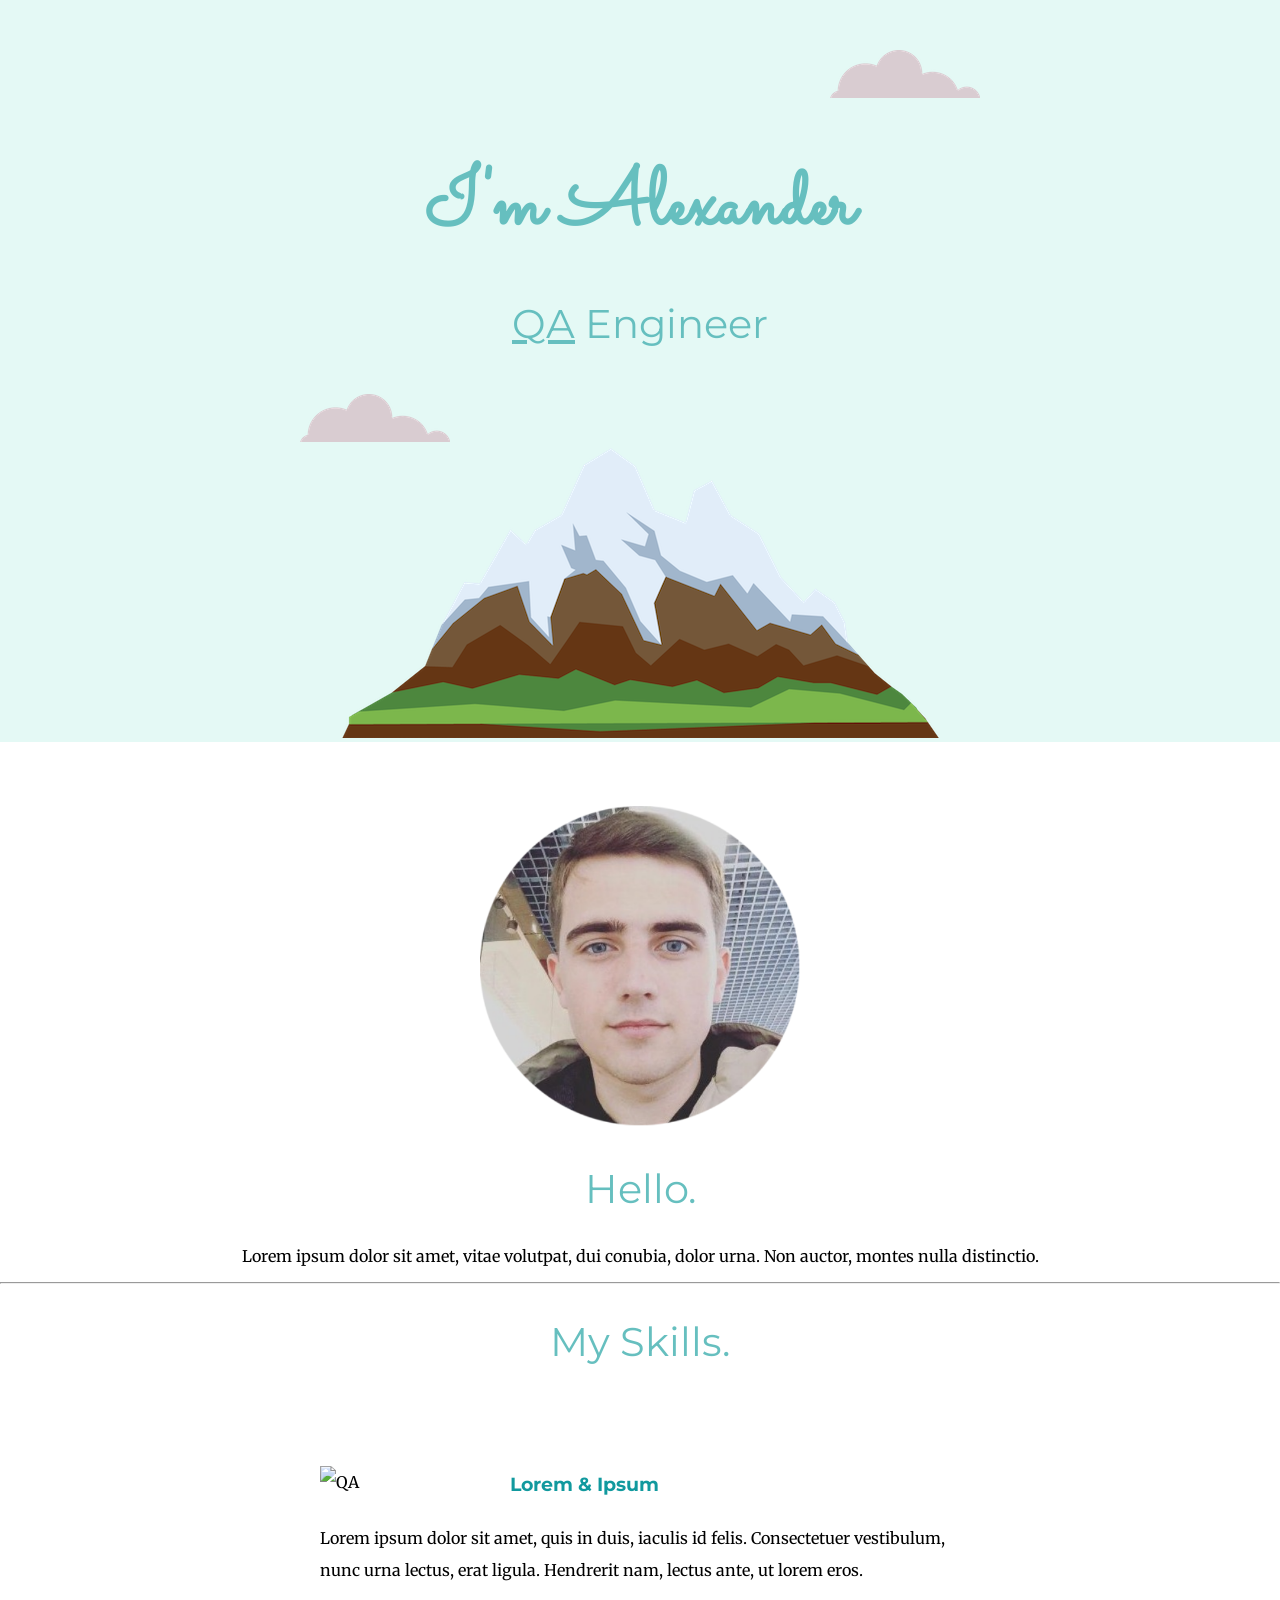
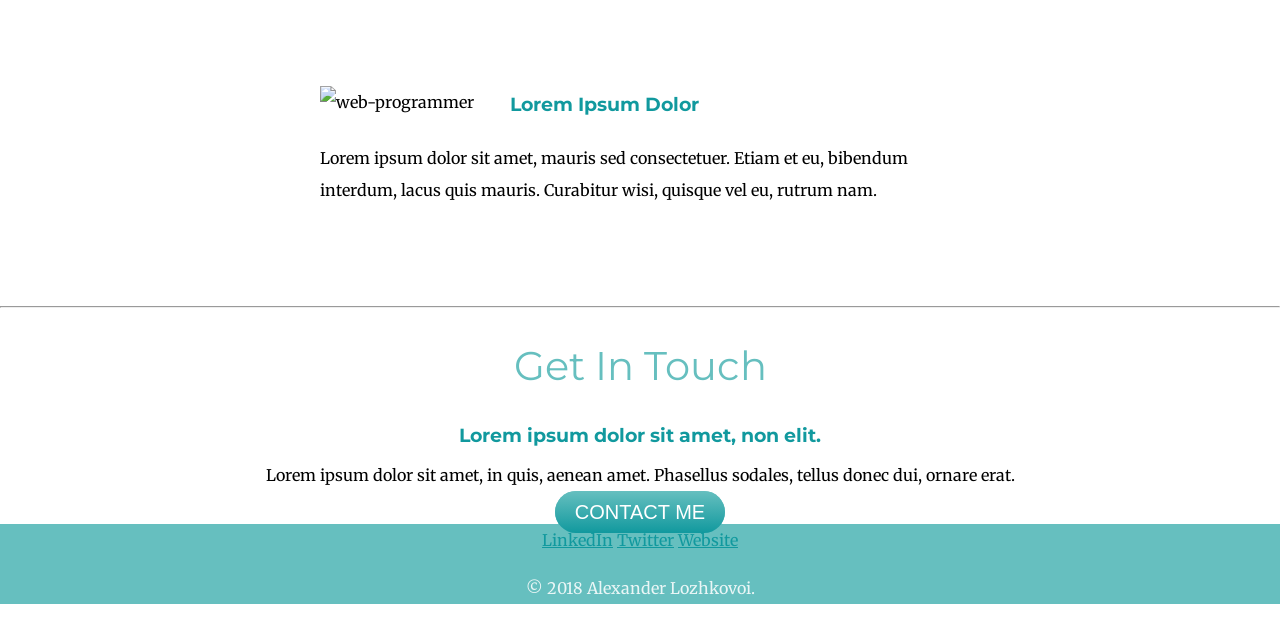
==== index.html @ 98e6f53e "initial files index" ====
<!DOCTYPE html>
<html>
<head>
    <title>
        Alexander Lozhkovoi Personal Site
    </title>
    <link rel="stylesheet" href="css/styles.css">
<link rel="icon" href="favicon.ico">
<link href="https://fonts.googleapis.com/css?family=Merriweather|Montserrat|Sacramento" rel="stylesheet">
<meta charset="UTF-8">
</head>
<body>
<div class="top-container">
        <img class="top-cloud" src="images/cloud.png" alt="cloud-image">
    <h1>I'm Alexander </h1>
    <h2 class="normalfont"> <span class="pro">QA</span> Engineer</h2>
    <img class="bottom-cloud" src="images/cloud.png" alt="cloud-image">
    <img src="images/mountain.png" alt="mountain-image">
</div>

<div class="middle-container">
        <div class="profile">
          <img id="avatar" src="images/lozhkovoi.png" alt="my avatar">
          <h2>Hello.</h2>
          <p>Lorem ipsum dolor sit amet, vitae volutpat, dui conubia, dolor urna. Non auctor, montes nulla distinctio.</p>
        </div>
        <hr class="dot">
        <div class="skills">
          <h2>My Skills.</h2>
          <div class="skill-row">
            <img class="skills-image" src="https://image.flaticon.com/icons/svg/943/943369.svg" alt="QA">
            <h3>Lorem & Ipsum</h3>
            <p class='left-align'>Lorem ipsum dolor sit amet, quis in duis, iaculis id felis. Consectetuer vestibulum, nunc urna lectus, erat ligula. Hendrerit nam, lectus ante, ut lorem eros.</p>
          </div>
          <div class="skill-row">
            <img class="skills-image" src="https://image.flaticon.com/icons/svg/993/993717.svg" alt="web-programmer">
            <h3>Lorem Ipsum Dolor</h3>
            <p class='left-align'>Lorem ipsum dolor sit amet, mauris sed consectetuer. Etiam et eu, bibendum interdum, lacus quis mauris. Curabitur wisi, quisque vel eu, rutrum nam.</p>
          </div>
        </div>
        <hr class="dot">
        <div class="contact-me">
          <h2>Get In Touch</h2>
          <h3>Lorem ipsum dolor sit amet, non elit.</h3>
          <p>Lorem ipsum dolor sit amet, in quis, aenean amet. Phasellus sodales, tellus donec dui, ornare erat.</p>
          <a class="butn" href="mailto:name@email.com">CONTACT ME</a>
        </div>
      </div>
      
      
      <div class="bottom-container">
        <a class="footer-link" href="https://www.linkedin.com/">LinkedIn</a>
        <a class="footer-link" href="https://twitter.com/">Twitter</a>
        <a class="footer-link" href="https://www.appbrewery.co/">Website</a>
        <p class='copy'>© 2018 Alexander Lozhkovoi.</p>
      </div>
      

</body>


</html>
---- css/styles.css ----
body {
    margin:0;
text-align: center;
font-family: 'Merriweather', serif;
position: relative;

}

h1 {
    margin: 50px auto 0 auto;
    font-family: 'Sacramento', cursive;
    font-size: 500%;
    color: #66BFBF;
        
   /* line-height: 2 ; */
}

h2 {
    font-family: 'Montserrat', sans-serif;
    font-size: 2.5rem;
    color: #66BFBF;
    font-weight: normal;
}

h3 {
    font-family: 'Montserrat', sans-serif;
    color: #11999E;
}

a {
    color:#11999E;
}

.normalfont {

}


.top-container{
   
  position: relative;
  padding-top:100px;
  background-color:#E4F9F5;
}

.middle-container
{
   
    
   
}

.bottom-container
{
  
 line-height: 2 ;
    background-color: #66BFBF;
}

.pro {
    text-decoration: underline;
}

.bottom-cloud {
    position: absolute;
    left:300px;
    bottom:300px;
}

.top-cloud {
    position: absolute;
    right:300px;
    top:50px;

}

.skill-row {
    width: 50%;
    margin:100px auto 100px auto;
    text-align: left;
    line-height: 2;
}

.left-align {

  

}

.skills-image {
    width:25%;
    float:left;
    margin-right: 30px;
}

#avatar {
    width:25%;
    margin-top: 5%;
}

.copy {
    color: #EAF6F6;
}


.butn {
    background: #66BFBF;
    background-image: -webkit-linear-gradient(top, #66BFBF, #11999E);
    background-image: -moz-linear-gradient(top, #66BFBF, #11999E);
    background-image: -ms-linear-gradient(top, #66BFBF, #11999E);
    background-image: -o-linear-gradient(top, #66BFBF, #11999E);
    background-image: linear-gradient(to bottom, #66BFBF, #11999E);
    -webkit-border-radius: 28;
    -moz-border-radius: 28;
    border-radius: 28px;
    font-family: Arial;
    color: #ffffff;
    font-size: 20px;
    padding: 10px 20px 10px 20px;
    text-decoration: none;
    top: 50px;
    bottom: 100px;
   
  }
  
  .butn:hover {
    background: #3cb0fd;
    background-image: -webkit-linear-gradient(top, #3cb0fd, #3498db);
    background-image: -moz-linear-gradient(top, #3cb0fd, #3498db);
    background-image: -ms-linear-gradient(top, #3cb0fd, #3498db);
    background-image: -o-linear-gradient(top, #3cb0fd, #3498db);
    background-image: linear-gradient(to bottom, #3cb0fd, #3498db);
    text-decoration: none;
  }

  .dot {
      
  }
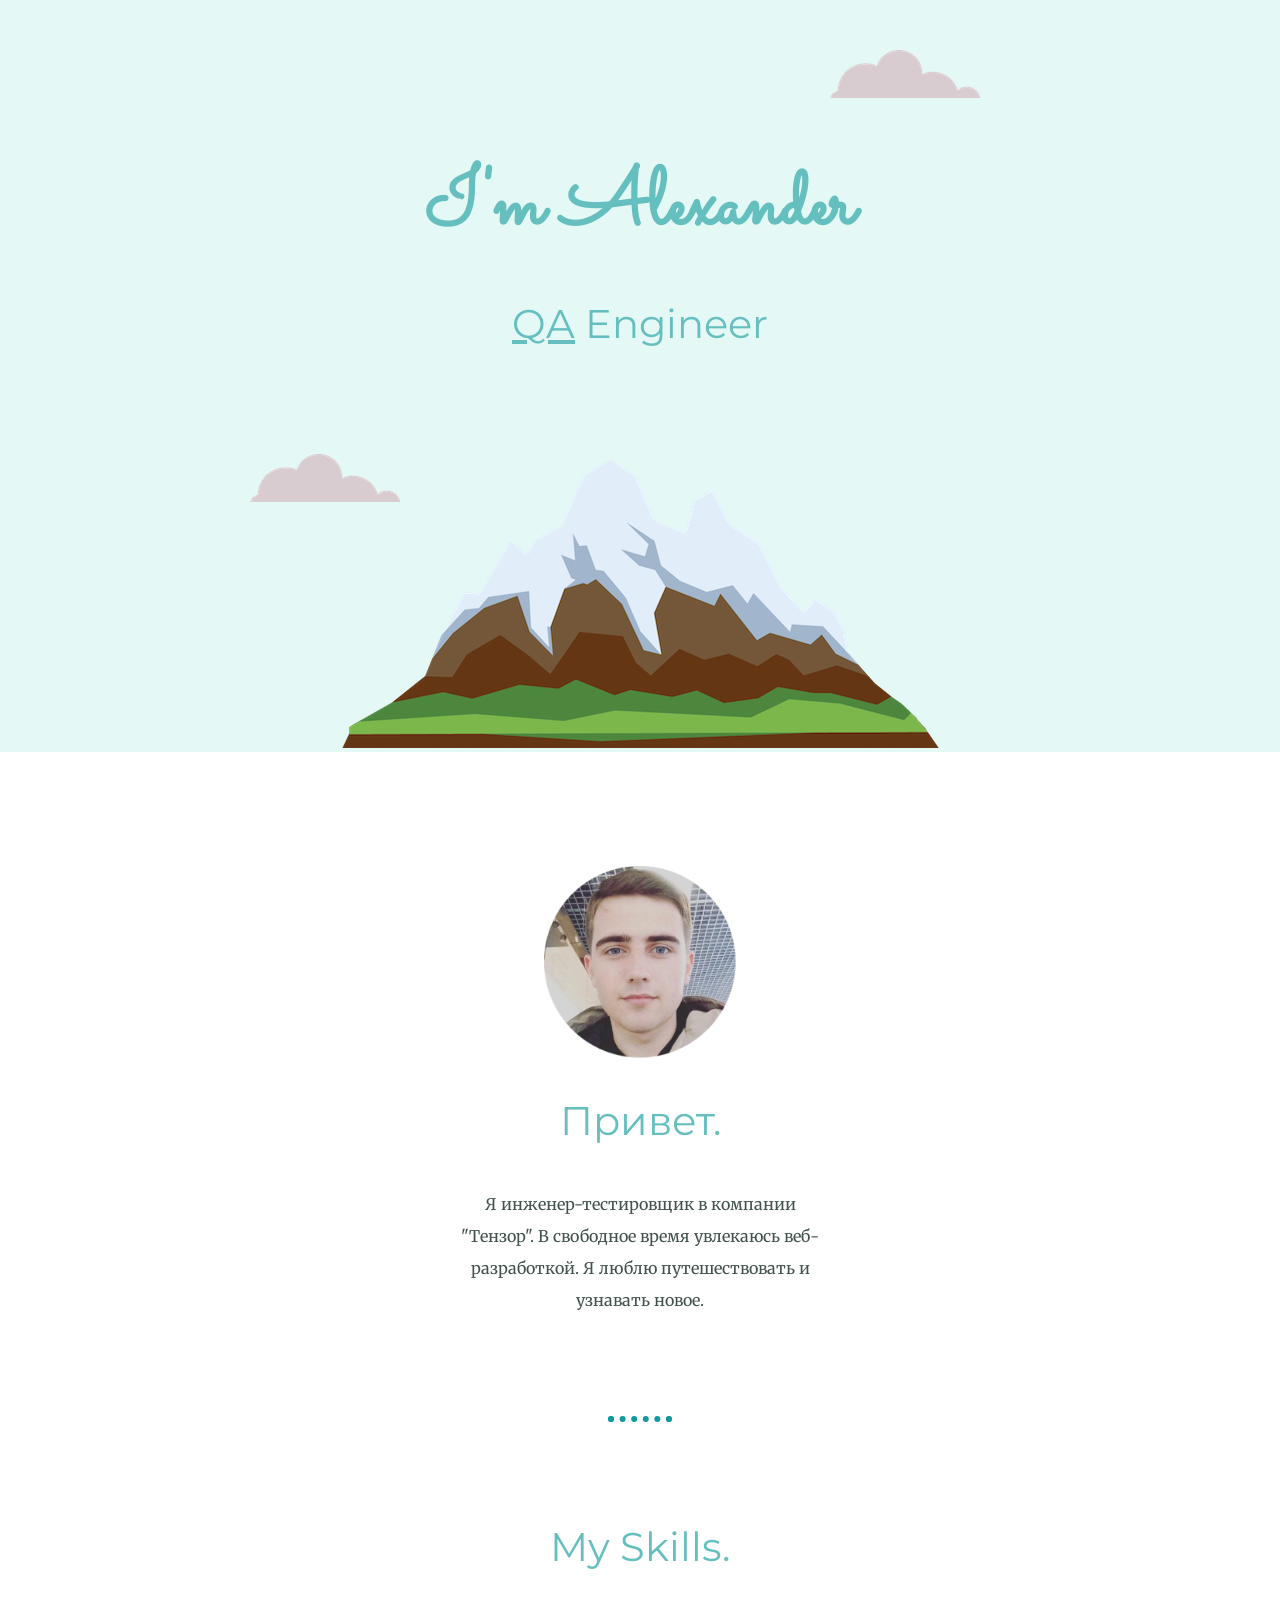
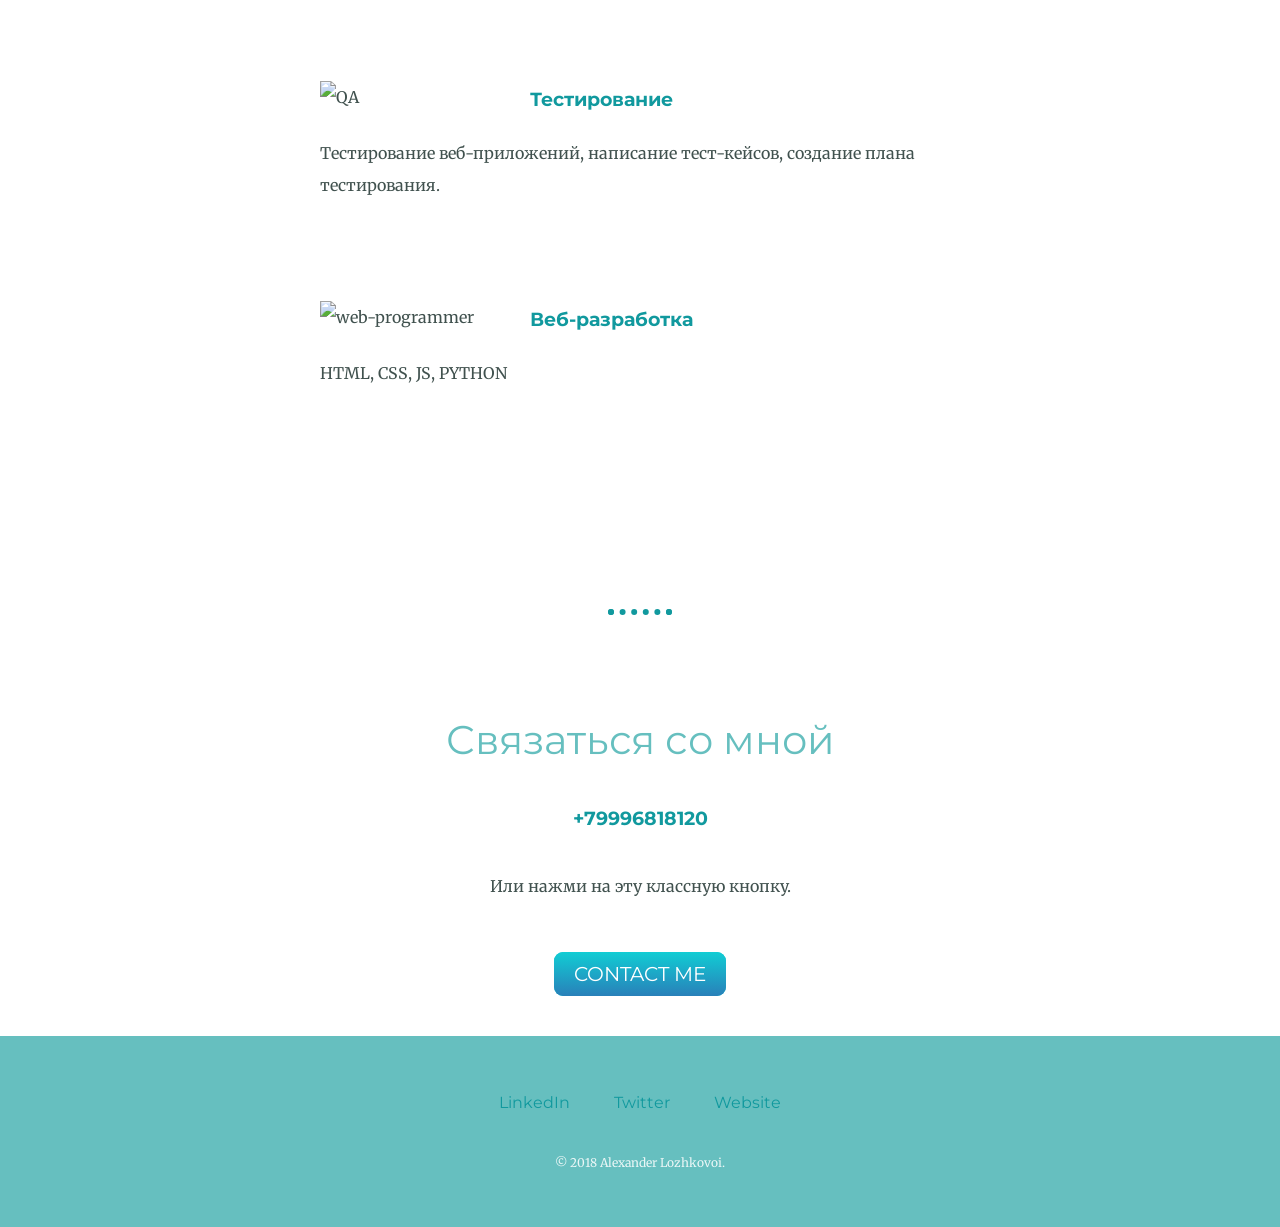
==== commit a47133a2: "ya stat added yandex statistic" ====
--- a/index.html
+++ b/index.html
@@ -1,6 +1,23 @@
 <!DOCTYPE html>
 <html>
 <head>
+
+  <!-- Yandex.Metrika counter -->
+<script type="text/javascript" >
+   (function(m,e,t,r,i,k,a){m[i]=m[i]||function(){(m[i].a=m[i].a||[]).push(arguments)};
+   m[i].l=1*new Date();k=e.createElement(t),a=e.getElementsByTagName(t)[0],k.async=1,k.src=r,a.parentNode.insertBefore(k,a)})
+   (window, document, "script", "https://mc.yandex.ru/metrika/tag.js", "ym");
+
+   ym(52254409, "init", {
+        id:52254409,
+        clickmap:true,
+        trackLinks:true,
+        accurateTrackBounce:true,
+        webvisor:true
+   });
+</script>
+<noscript><div><img src="https://mc.yandex.ru/watch/52254409" style="position:absolute; left:-9999px;" alt="" /></div></noscript>
+<!-- /Yandex.Metrika counter -->
     <title>
         Alexander Lozhkovoi Personal Site
     </title>
@@ -21,59 +38,43 @@
 <div class="middle-container">
         <div class="profile">
           <img id="avatar" src="images/lozhkovoi.png" alt="my avatar">
-          <h2>Hello.</h2>
-          <p>Lorem ipsum dolor sit amet, vitae volutpat, dui conubia, dolor urna. Non auctor, montes nulla distinctio.</p>
+          <h2>Привет.</h2>
+          <p class="description"> Я инженер-тестировщик в компании "Тензор". В свободное время увлекаюсь веб-разработкой. Я люблю путешествовать и узнавать новое. </p>
         </div>
         <hr class="dot">
         <div class="skills">
           <h2>My Skills.</h2>
           <div class="skill-row">
             <img class="skills-image" src="https://image.flaticon.com/icons/svg/943/943369.svg" alt="QA">
-            <h3>Lorem & Ipsum</h3>
-            <p class='left-align'>Lorem ipsum dolor sit amet, quis in duis, iaculis id felis. Consectetuer vestibulum, nunc urna lectus, erat ligula. Hendrerit nam, lectus ante, ut lorem eros.</p>
+            <h3> Тестирование </h3>
+            <p class='left-align'> Тестирование веб-приложений, написание тест-кейсов, создание плана тестирования.</p>
           </div>
           <div class="skill-row">
             <img class="skills-image" src="https://image.flaticon.com/icons/svg/993/993717.svg" alt="web-programmer">
-            <h3>Lorem Ipsum Dolor</h3>
-            <p class='left-align'>Lorem ipsum dolor sit amet, mauris sed consectetuer. Etiam et eu, bibendum interdum, lacus quis mauris. Curabitur wisi, quisque vel eu, rutrum nam.</p>
+            <h3>Веб-разработка</h3>
+            <p class='left-align'> HTML, CSS, JS, PYTHON</p>
           </div>
         </div>
+        <br />
         <hr class="dot">
         <div class="contact-me">
-          <h2>Get In Touch</h2>
-          <h3>Lorem ipsum dolor sit amet, non elit.</h3>
-          <p>Lorem ipsum dolor sit amet, in quis, aenean amet. Phasellus sodales, tellus donec dui, ornare erat.</p>
+          <h2>Связаться со мной</h2>
+          <h3> +79996818120</h3>
+          <p class="contact-message"> Или нажми на эту классную кнопку.</p>
           <a class="butn" href="mailto:name@email.com">CONTACT ME</a>
         </div>
       </div>
-      
-      
+
+
       <div class="bottom-container">
         <a class="footer-link" href="https://www.linkedin.com/">LinkedIn</a>
         <a class="footer-link" href="https://twitter.com/">Twitter</a>
         <a class="footer-link" href="https://www.appbrewery.co/">Website</a>
         <p class='copy'>© 2018 Alexander Lozhkovoi.</p>
       </div>
-      
+
 
 </body>
 
 
 </html>
-
-
-
-
-
-
-
-
-
-
-
-
-
-
-
-
-
--- a/css/styles.css
+++ b/css/styles.css
@@ -1,140 +1,158 @@
-
-
 body {
-    margin:0;
-text-align: center;
-font-family: 'Merriweather', serif;
-position: relative;
-
+  margin: 0;
+  text-align: center;
+  font-family: 'Merriweather', serif;
+  position: relative;
+  color: #40514E;
 }
 
 h1 {
-    margin: 50px auto 0 auto;
-    font-family: 'Sacramento', cursive;
-    font-size: 500%;
-    color: #66BFBF;
-        
-   /* line-height: 2 ; */
+  margin: 50px auto 0 auto;
+  font-family: 'Sacramento', cursive;
+  font-size: 500%;
+  color: #66BFBF;
+  /* line-height: 2 ; */
 }
 
 h2 {
-    font-family: 'Montserrat', sans-serif;
-    font-size: 2.5rem;
-    color: #66BFBF;
-    font-weight: normal;
+  font-family: 'Montserrat', sans-serif;
+  font-size: 2.5rem;
+  color: #66BFBF;
+  font-weight: normal;
+  padding-bottom: 10px;
 }
 
 h3 {
-    font-family: 'Montserrat', sans-serif;
-    color: #11999E;
+  font-family: 'Montserrat', sans-serif;
+  color: #11999E;
 }
 
 a {
-    color:#11999E;
+  color: #11999E;
+    font-family: 'Montserrat', sans-serif;
+    margin: 10px 20px;
+    text-decoration: none;
 }
 
-.normalfont {
-
+a:hover {
+  color: #EAF6F6;
 }
 
+.normalfont {}
 
-.top-container{
-   
+.top-container {
   position: relative;
-  padding-top:100px;
-  background-color:#E4F9F5;
+  padding-top: 100px;
+  background-color: #E4F9F5;
 }
 
-.middle-container
-{
-   
-    
-   
+.middle-container {
+  margin: 50px 0;
 }
 
-.bottom-container
-{
-  
- line-height: 2 ;
-    background-color: #66BFBF;
+.bottom-container {
+  line-height: 2;
+  background-color: #66BFBF;
+  padding: 50px 0 20px;
+  margin-top:50px;
 }
 
 .pro {
-    text-decoration: underline;
+  text-decoration: underline;
 }
 
 .bottom-cloud {
-    position: absolute;
-    left:300px;
-    bottom:300px;
+  position: absolute;
+  left: 250px;
+  bottom: 250px;
 }
 
 .top-cloud {
-    position: absolute;
-    right:300px;
-    top:50px;
-
+  position: absolute;
+  right: 300px;
+  top: 50px;
 }
 
 .skill-row {
-    width: 50%;
-    margin:100px auto 100px auto;
-    text-align: left;
-    line-height: 2;
+  width: 50%;
+  margin: 100px auto 100px auto;
+  text-align: left;
+  line-height: 2;
 }
 
-.left-align {
+.left-align {}
 
-  
-
+.skills-image {
+  width: 25%;
+  float: left;
+  margin-right: 50px;
 }
 
-.skills-image {
-    width:25%;
-    float:left;
-    margin-right: 30px;
+.skills-imagepro {
+  width: 25%;
+  float: right;
+  margin-left: 30px;
 }
 
 #avatar {
-    width:25%;
-    margin-top: 5%;
+  width: 15%;
+  margin-top: 5%;
 }
 
 .copy {
-    color: #EAF6F6;
+  color: #EAF6F6;
 }
 
+.butn {
+  background: #11cdd4;
+  background-image: -webkit-linear-gradient(top, #11cdd4, #2980b9);
+  background-image: -moz-linear-gradient(top, #11cdd4, #2980b9);
+  background-image: -ms-linear-gradient(top, #11cdd4, #2980b9);
+  background-image: -o-linear-gradient(top, #11cdd4, #2980b9);
+  background-image: linear-gradient(to bottom, #11cdd4, #2980b9);
+  -webkit-border-radius: 9;
+  -moz-border-radius: 9;
+  border-radius: 9px;
+  font-family: 'Montserrat', sans-serif;
+  color: #ffffff;
+  font-size: 20px;
+  padding: 10px 20px 10px 20px;
+  text-decoration: none;
+}
 
-.butn {
-    background: #66BFBF;
-    background-image: -webkit-linear-gradient(top, #66BFBF, #11999E);
-    background-image: -moz-linear-gradient(top, #66BFBF, #11999E);
-    background-image: -ms-linear-gradient(top, #66BFBF, #11999E);
-    background-image: -o-linear-gradient(top, #66BFBF, #11999E);
-    background-image: linear-gradient(to bottom, #66BFBF, #11999E);
-    -webkit-border-radius: 28;
-    -moz-border-radius: 28;
-    border-radius: 28px;
-    font-family: Arial;
-    color: #ffffff;
-    font-size: 20px;
-    padding: 10px 20px 10px 20px;
-    text-decoration: none;
-    top: 50px;
-    bottom: 100px;
-   
-  }
-  
-  .butn:hover {
-    background: #3cb0fd;
-    background-image: -webkit-linear-gradient(top, #3cb0fd, #3498db);
-    background-image: -moz-linear-gradient(top, #3cb0fd, #3498db);
-    background-image: -ms-linear-gradient(top, #3cb0fd, #3498db);
-    background-image: -o-linear-gradient(top, #3cb0fd, #3498db);
-    background-image: linear-gradient(to bottom, #3cb0fd, #3498db);
-    text-decoration: none;
-  }
+.butn:hover {
+  background: #30e3cb;
+  background-image: -webkit-linear-gradient(top, #30e3cb, #2bc4ad);
+  background-image: -moz-linear-gradient(top, #30e3cb, #2bc4ad);
+  background-image: -ms-linear-gradient(top, #30e3cb, #2bc4ad);
+  background-image: -o-linear-gradient(top, #30e3cb, #2bc4ad);
+  background-image: linear-gradient(to bottom, #30e3cb, #2bc4ad);
+  text-decoration: none;
+}
 
-  .dot {
-      
-  }+.dot {
+  border: dotted #11999E 6px;
+  width: 4%;
+  border-bottom:none;
+  margin: 100px auto 100px auto;
+}
+
+.description {
+  width:30%;
+  margin:auto ;
+}
+
+p {
+  line-height: 2;
+}
+
+.contact-message {
+  width: 40%;
+  margin: 40px auto 60px auto;
+}
+
+.copy {
+  color: #EAF6F6;
+  font-size: 0.75rem;
+  padding : 20px 0;
+}
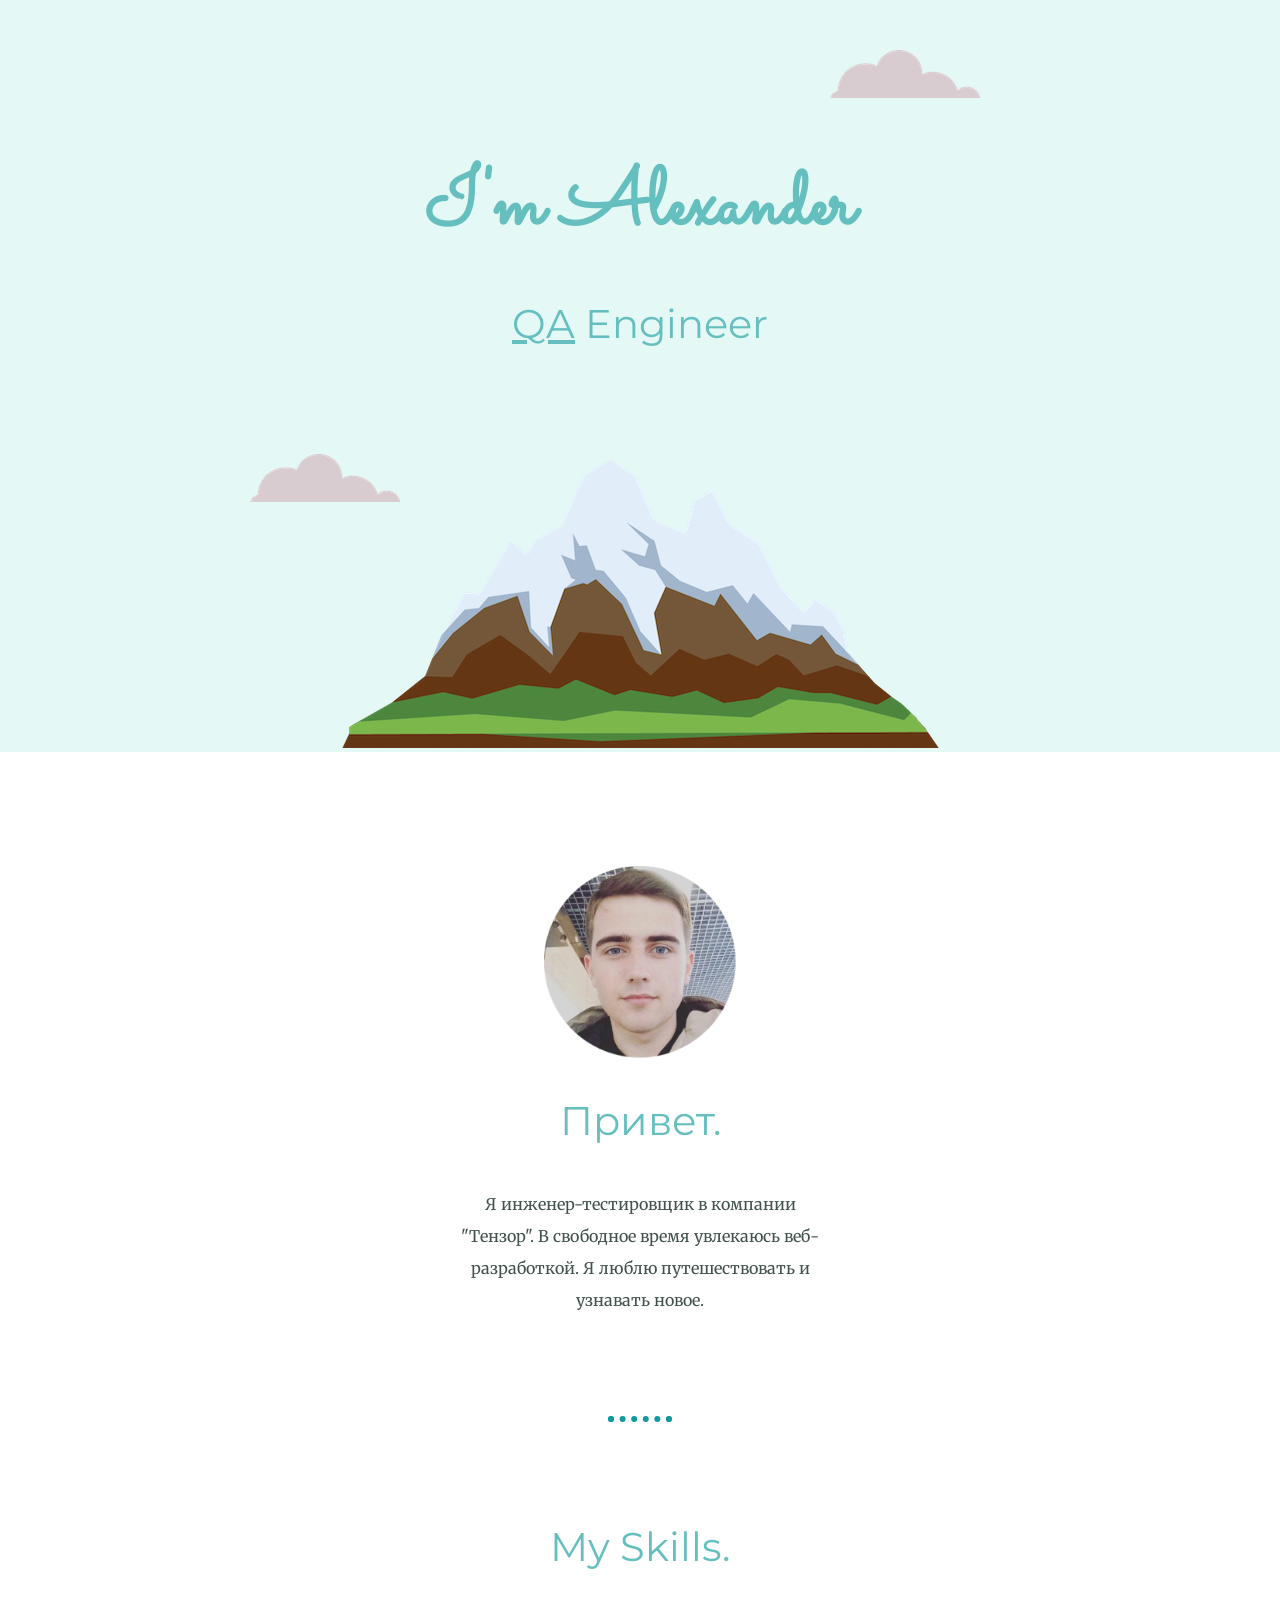
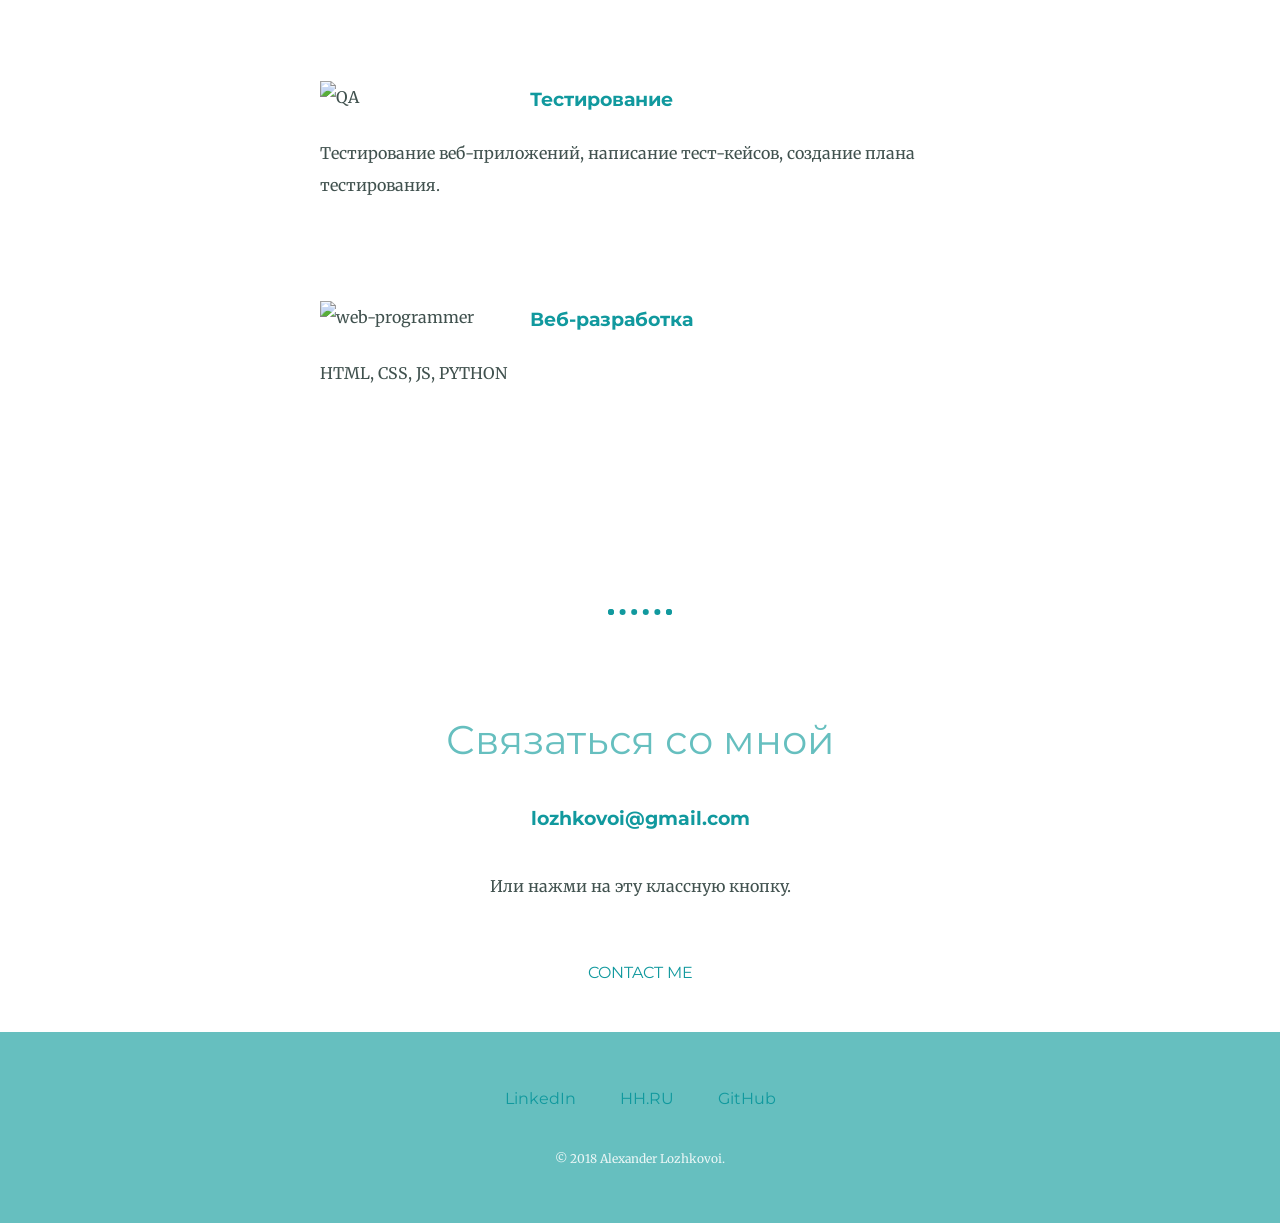
==== commit 8d024375: "изменены ссылки на главной" ====
--- a/index.html
+++ b/index.html
@@ -1,80 +1,80 @@
-<!DOCTYPE html>
-<html>
-<head>
-
-  <!-- Yandex.Metrika counter -->
-<script type="text/javascript" >
-   (function(m,e,t,r,i,k,a){m[i]=m[i]||function(){(m[i].a=m[i].a||[]).push(arguments)};
-   m[i].l=1*new Date();k=e.createElement(t),a=e.getElementsByTagName(t)[0],k.async=1,k.src=r,a.parentNode.insertBefore(k,a)})
-   (window, document, "script", "https://mc.yandex.ru/metrika/tag.js", "ym");
-
-   ym(52254409, "init", {
-        id:52254409,
-        clickmap:true,
-        trackLinks:true,
-        accurateTrackBounce:true,
-        webvisor:true
-   });
-</script>
-<noscript><div><img src="https://mc.yandex.ru/watch/52254409" style="position:absolute; left:-9999px;" alt="" /></div></noscript>
-<!-- /Yandex.Metrika counter -->
-    <title>
-        Alexander Lozhkovoi Personal Site
-    </title>
-    <link rel="stylesheet" href="css/styles.css">
-<link rel="icon" href="favicon.ico">
-<link href="https://fonts.googleapis.com/css?family=Merriweather|Montserrat|Sacramento" rel="stylesheet">
-<meta charset="UTF-8">
-</head>
-<body>
-<div class="top-container">
-        <img class="top-cloud" src="images/cloud.png" alt="cloud-image">
-    <h1>I'm Alexander </h1>
-    <h2 class="normalfont"> <span class="pro">QA</span> Engineer</h2>
-    <img class="bottom-cloud" src="images/cloud.png" alt="cloud-image">
-    <img src="images/mountain.png" alt="mountain-image">
-</div>
-
-<div class="middle-container">
-        <div class="profile">
-          <img id="avatar" src="images/lozhkovoi.png" alt="my avatar">
-          <h2>Привет.</h2>
-          <p class="description"> Я инженер-тестировщик в компании "Тензор". В свободное время увлекаюсь веб-разработкой. Я люблю путешествовать и узнавать новое. </p>
-        </div>
-        <hr class="dot">
-        <div class="skills">
-          <h2>My Skills.</h2>
-          <div class="skill-row">
-            <img class="skills-image" src="https://image.flaticon.com/icons/svg/943/943369.svg" alt="QA">
-            <h3> Тестирование </h3>
-            <p class='left-align'> Тестирование веб-приложений, написание тест-кейсов, создание плана тестирования.</p>
-          </div>
-          <div class="skill-row">
-            <img class="skills-image" src="https://image.flaticon.com/icons/svg/993/993717.svg" alt="web-programmer">
-            <h3>Веб-разработка</h3>
-            <p class='left-align'> HTML, CSS, JS, PYTHON</p>
-          </div>
-        </div>
-        <br />
-        <hr class="dot">
-        <div class="contact-me">
-          <h2>Связаться со мной</h2>
-          <h3> +79996818120</h3>
-          <p class="contact-message"> Или нажми на эту классную кнопку.</p>
-          <a class="butn" href="mailto:name@email.com">CONTACT ME</a>
-        </div>
-      </div>
-
-
-      <div class="bottom-container">
-        <a class="footer-link" href="https://www.linkedin.com/">LinkedIn</a>
-        <a class="footer-link" href="https://twitter.com/">Twitter</a>
-        <a class="footer-link" href="https://www.appbrewery.co/">Website</a>
-        <p class='copy'>© 2018 Alexander Lozhkovoi.</p>
-      </div>
-
-
-</body>
-
-
-</html>
+<!DOCTYPE html>
+<html>
+<head>
+
+  <!-- Yandex.Metrika counter -->
+<script type="text/javascript" >
+   (function(m,e,t,r,i,k,a){m[i]=m[i]||function(){(m[i].a=m[i].a||[]).push(arguments)};
+   m[i].l=1*new Date();k=e.createElement(t),a=e.getElementsByTagName(t)[0],k.async=1,k.src=r,a.parentNode.insertBefore(k,a)})
+   (window, document, "script", "https://mc.yandex.ru/metrika/tag.js", "ym");
+
+   ym(52254409, "init", {
+        id:52254409,
+        clickmap:true,
+        trackLinks:true,
+        accurateTrackBounce:true,
+        webvisor:true
+   });
+</script>
+<noscript><div><img src="https://mc.yandex.ru/watch/52254409" style="position:absolute; left:-9999px;" alt="" /></div></noscript>
+<!-- /Yandex.Metrika counter -->
+    <title>
+        Alexander Lozhkovoi Personal Site
+    </title>
+    <link rel="stylesheet" href="css/styles.css">
+<link rel="icon" href="favicon.ico">
+<link href="https://fonts.googleapis.com/css?family=Merriweather|Montserrat|Sacramento" rel="stylesheet">
+<meta charset="UTF-8">
+</head>
+<body>
+<div class="top-container">
+        <img class="top-cloud" src="images/cloud.png" alt="cloud-image">
+    <h1>I'm Alexander </h1>
+    <h2 class="normalfont"> <span class="pro">QA</span> Engineer</h2>
+    <img class="bottom-cloud" src="images/cloud.png" alt="cloud-image">
+    <img src="images/mountain.png" alt="mountain-image">
+</div>
+
+<div class="middle-container">
+        <div class="profile">
+          <img id="avatar" src="images/lozhkovoi.png" alt="my avatar">
+          <h2>Привет.</h2>
+          <p class="description"> Я инженер-тестировщик в компании "Тензор". В свободное время увлекаюсь веб-разработкой. Я люблю путешествовать и узнавать новое. </p>
+        </div>
+        <hr class="dot">
+        <div class="skills">
+          <h2>My Skills.</h2>
+          <div class="skill-row">
+            <img class="skills-image" src="https://image.flaticon.com/icons/svg/943/943369.svg" alt="QA">
+            <h3> Тестирование </h3>
+            <p class='left-align'> Тестирование веб-приложений, написание тест-кейсов, создание плана тестирования.</p>
+          </div>
+          <div class="skill-row">
+            <img class="skills-image" src="https://image.flaticon.com/icons/svg/993/993717.svg" alt="web-programmer">
+            <h3>Веб-разработка</h3>
+            <p class='left-align'> HTML, CSS, JS, PYTHON</p>
+          </div>
+        </div>
+        <br />
+        <hr class="dot">
+        <div class="contact-me">
+          <h2>Связаться со мной</h2>
+          <h3> lozhkovoi@gmail.com</h3>
+          <p class="contact-message"> Или нажми на эту классную кнопку.</p>
+          <a class="btn" href="mailto:lozhkovoi@gmail.com">CONTACT ME</a>
+        </div>
+      </div>
+
+
+      <div class="bottom-container">
+        <a class="footer-link" href="https://www.linkedin.com/in/александр-ложковой-359a9a165">LinkedIn</a>
+        <a class="footer-link" href="https://hh.ru/resume/bf474126ff06a4ecd10039ed1f71675863704a">HH.RU</a>
+        <a class="footer-link" href="https://github.com/Wreos">GitHub</a>
+        <p class='copy'>© 2018 Alexander Lozhkovoi.</p>
+      </div>
+
+
+</body>
+
+
+</html>
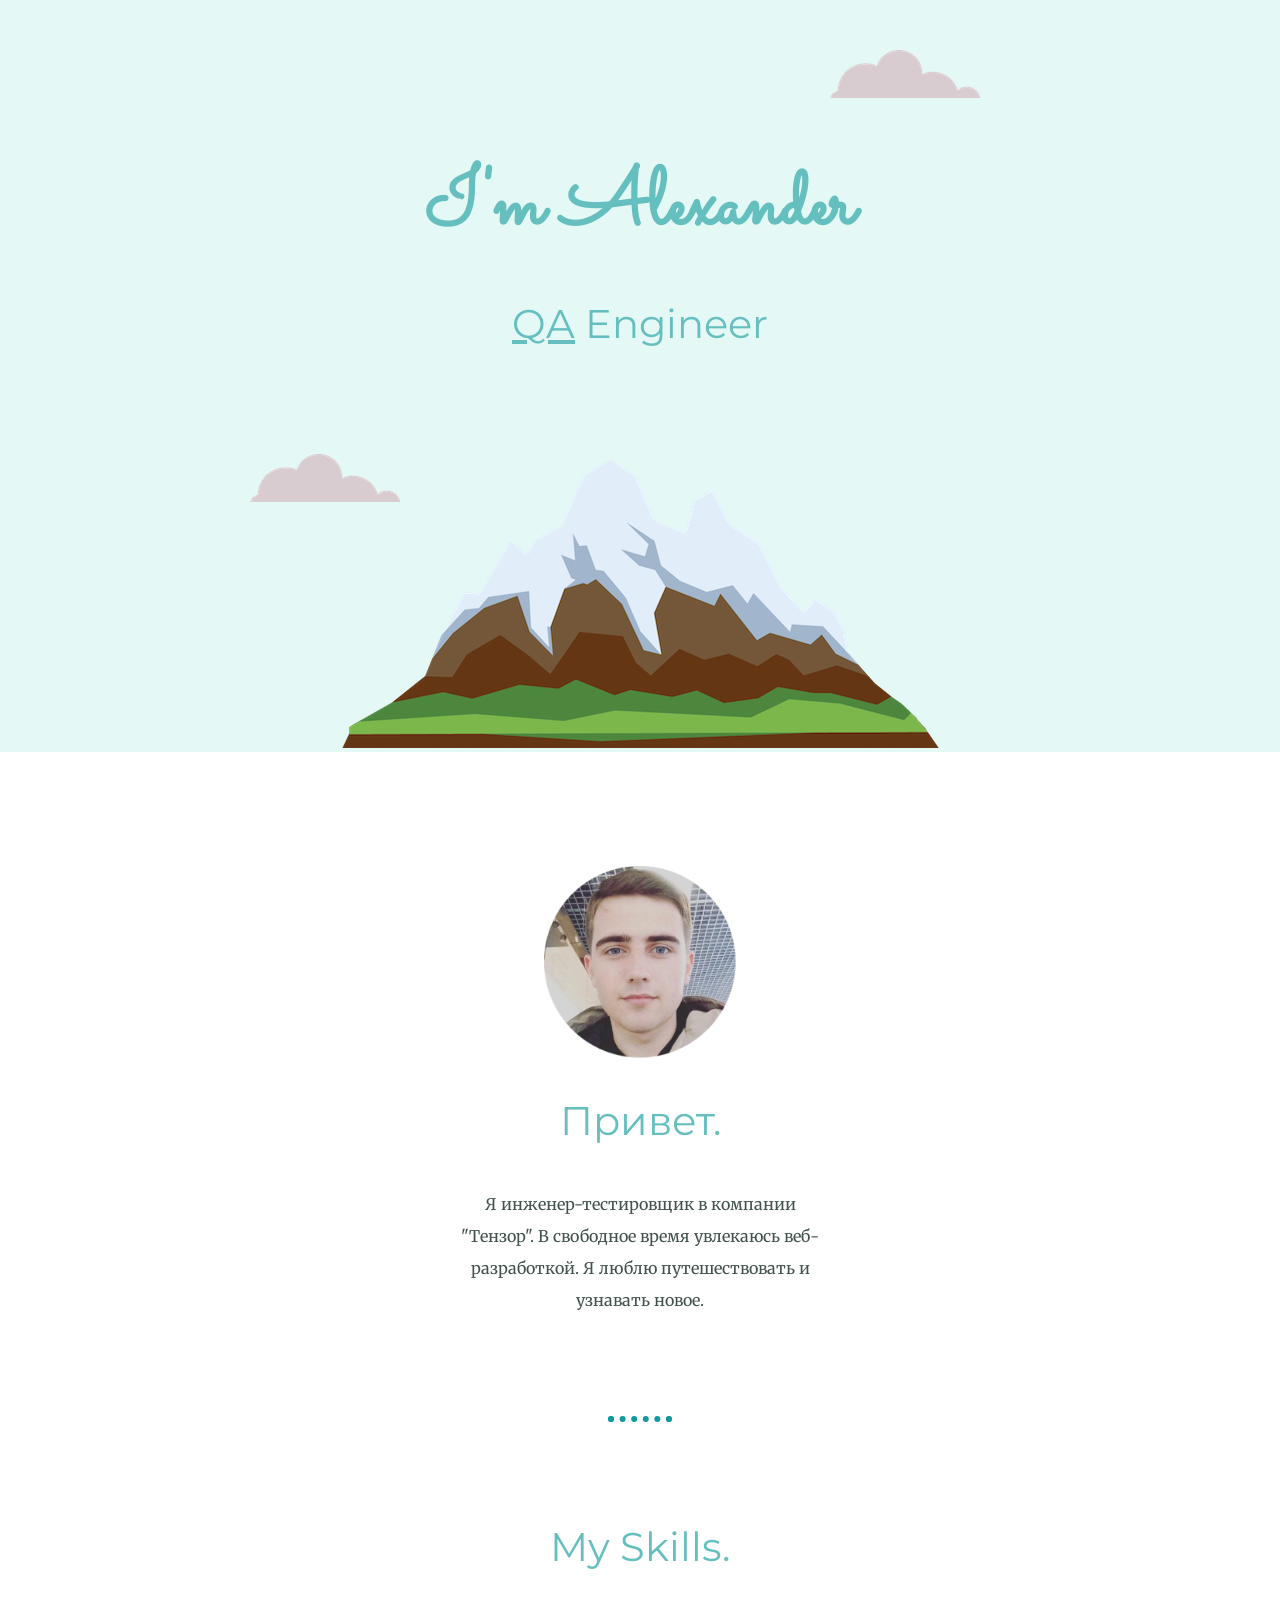
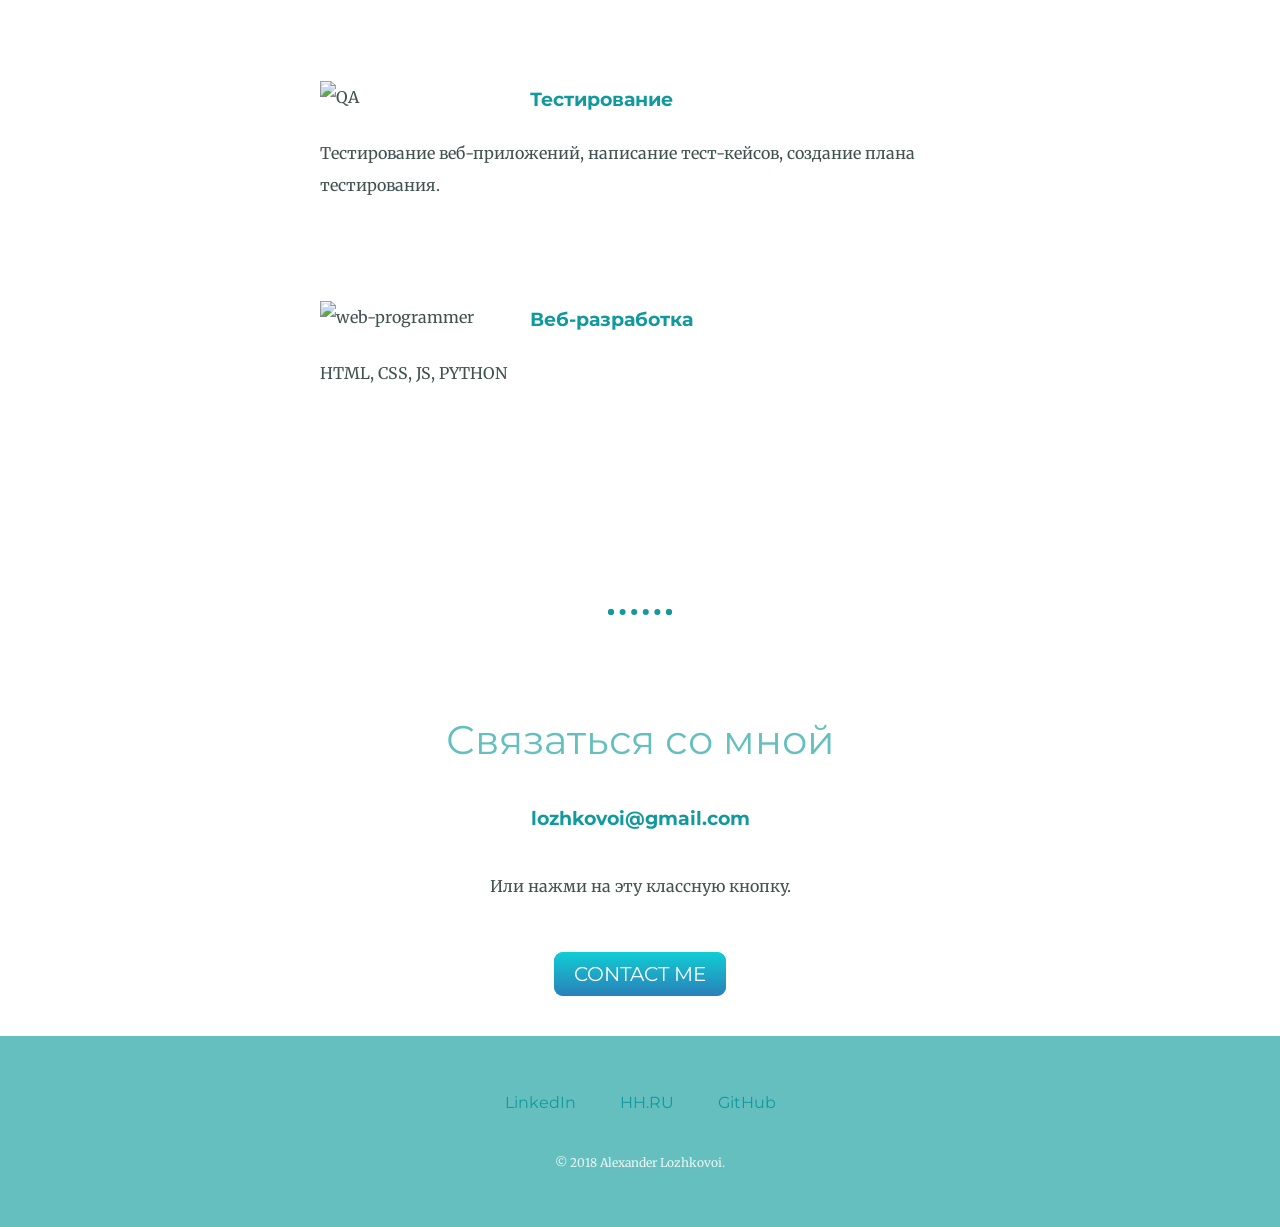
==== commit cf8d3bb9: "исправлена опечатка в названии класса" ====
--- a/index.html
+++ b/index.html
@@ -61,7 +61,7 @@
           <h2>Связаться со мной</h2>
           <h3> lozhkovoi@gmail.com</h3>
           <p class="contact-message"> Или нажми на эту классную кнопку.</p>
-          <a class="btn" href="mailto:lozhkovoi@gmail.com">CONTACT ME</a>
+          <a class="butn" href="mailto:lozhkovoi@gmail.com">CONTACT ME</a>
         </div>
       </div>
 
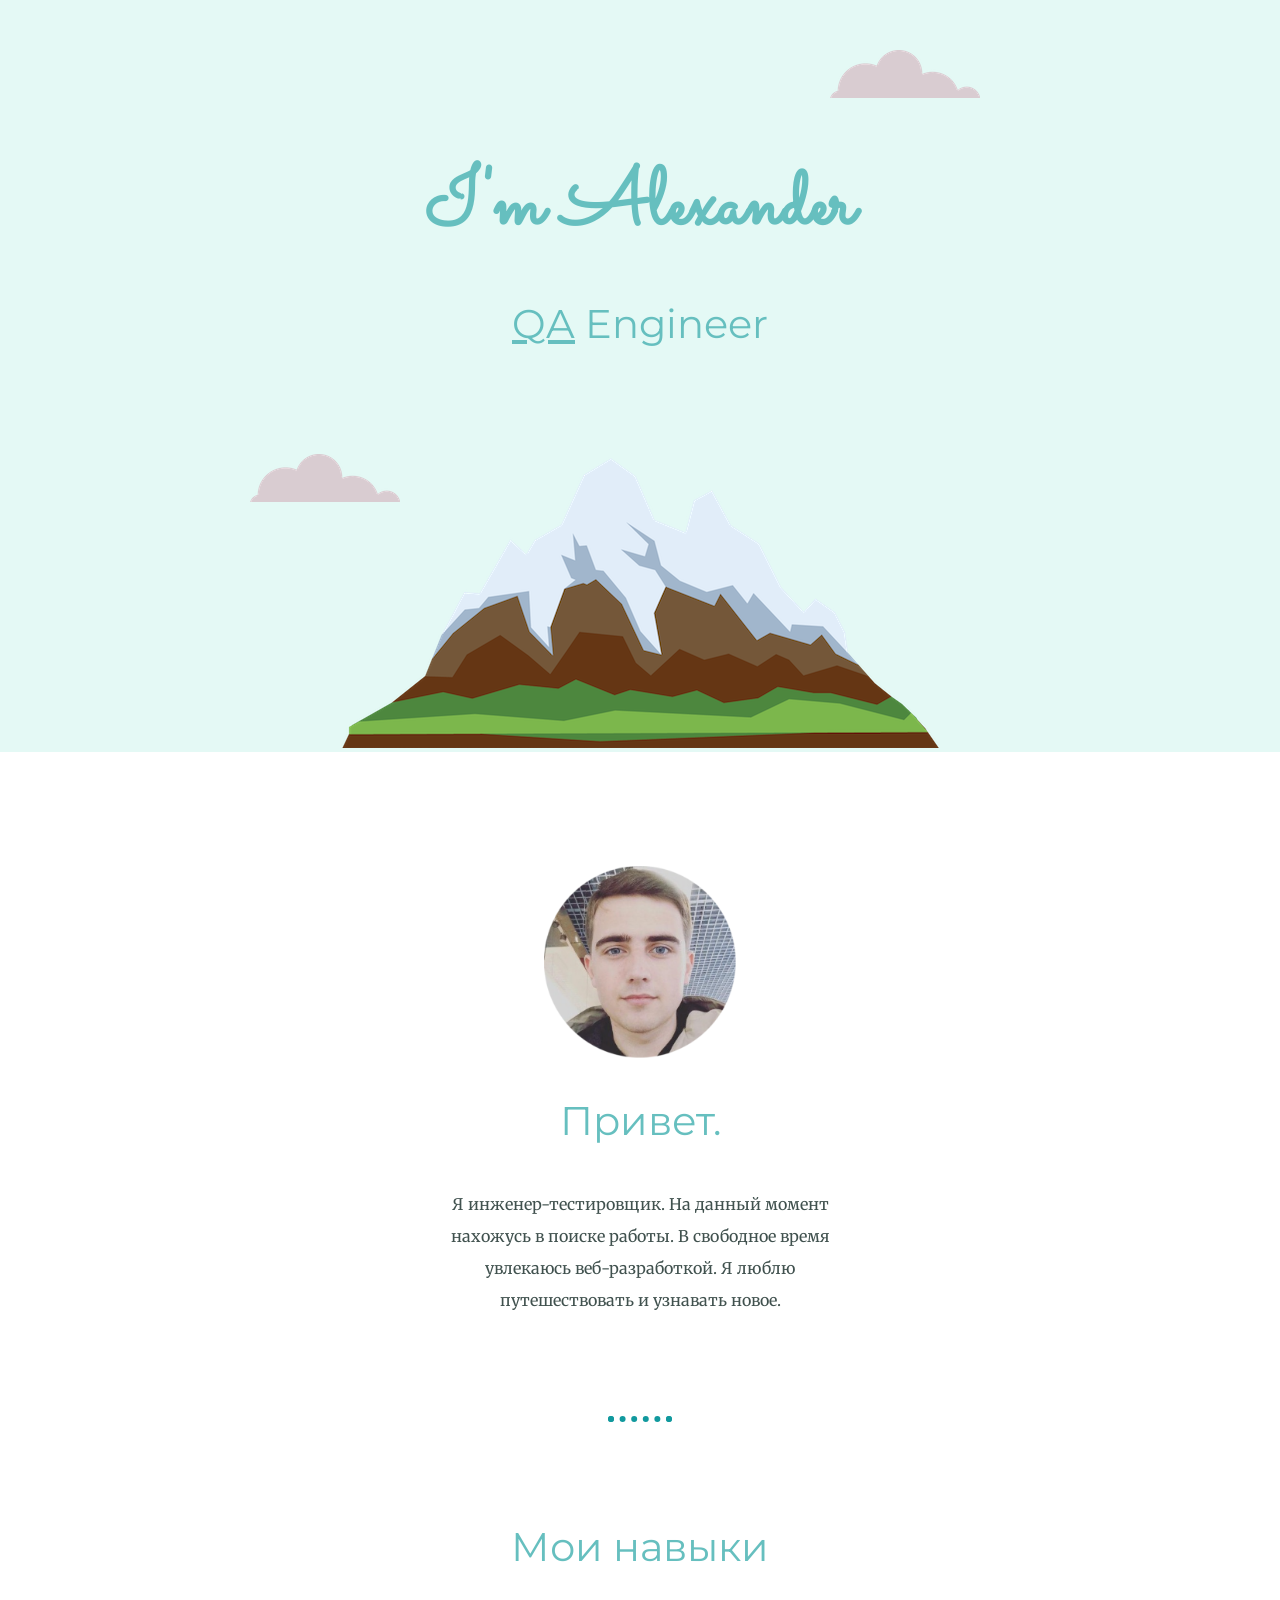
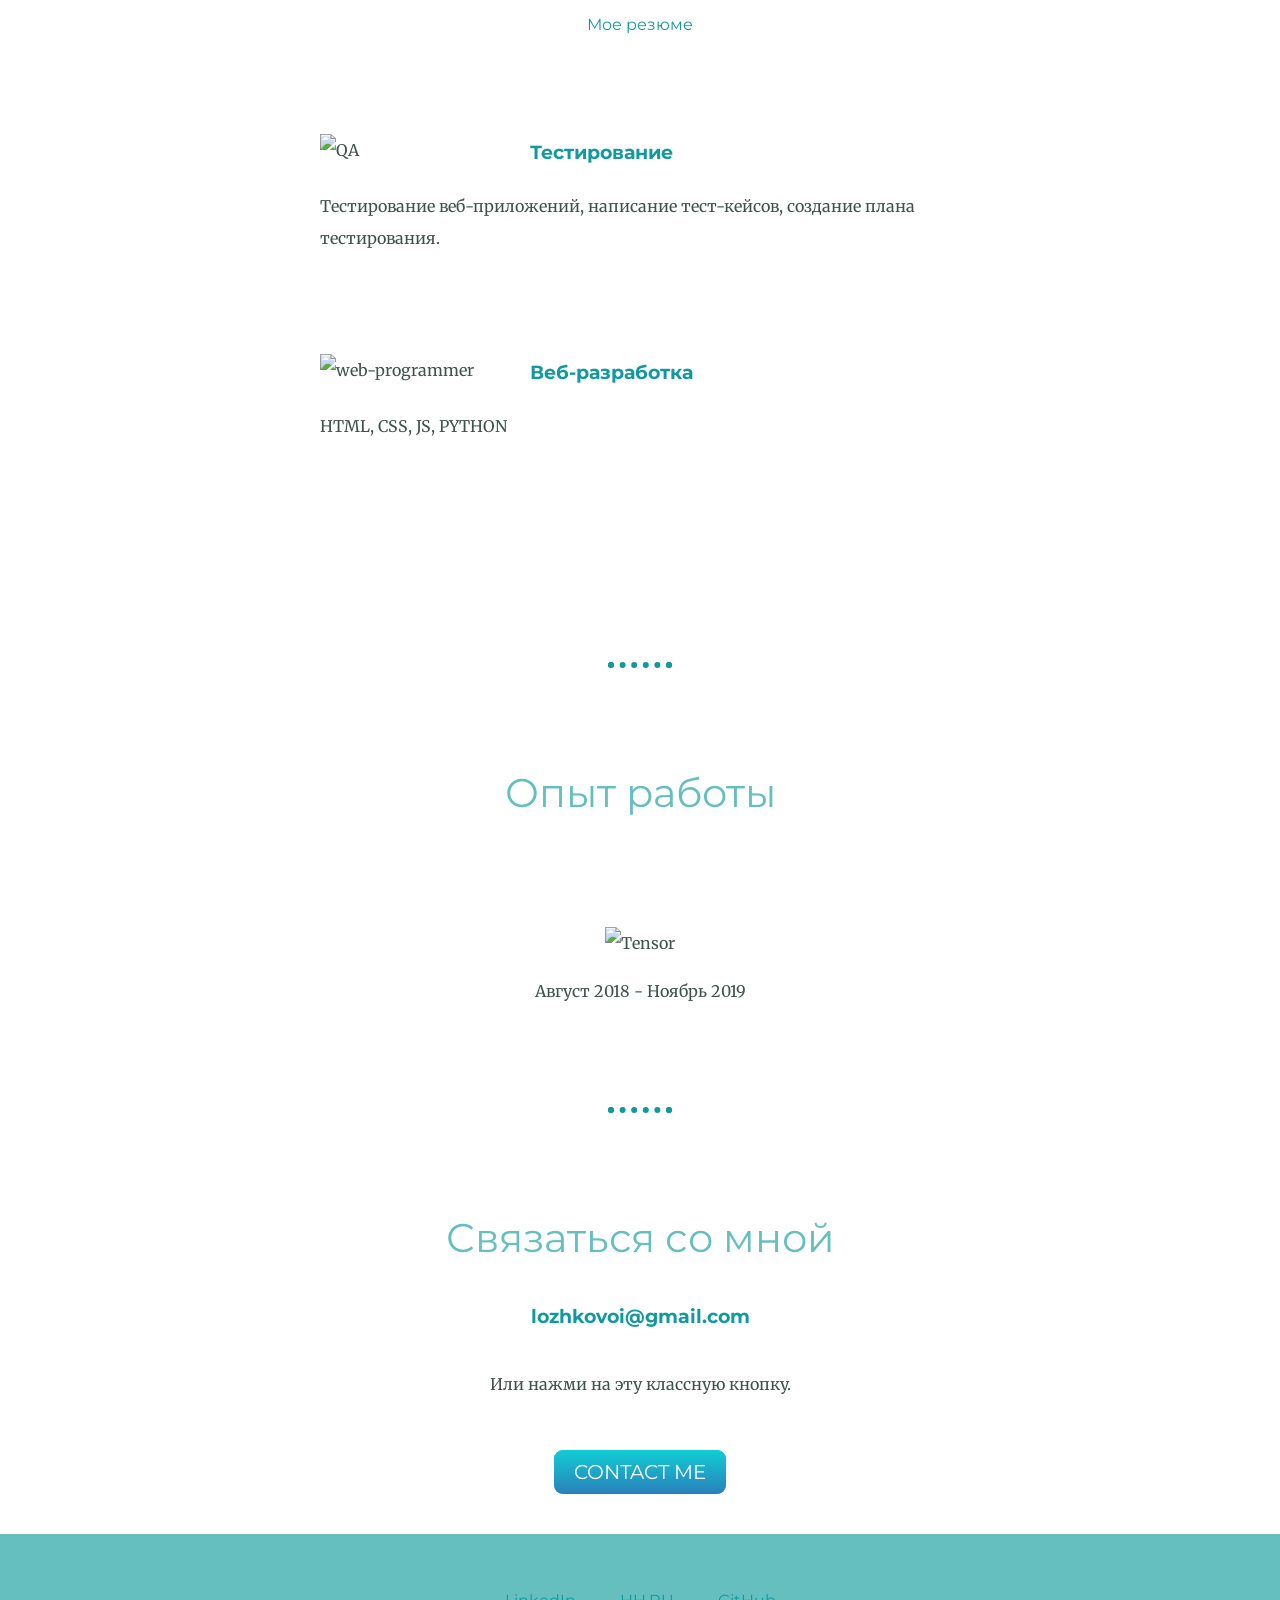
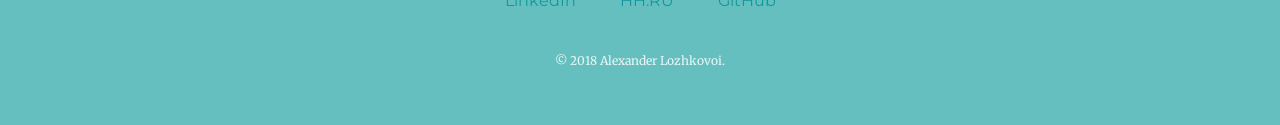
==== commit 57d8d67e: "рефакторинг кода, добавление строки "опыт работы"" ====
--- a/index.html
+++ b/index.html
@@ -33,17 +33,18 @@
     <h2 class="normalfont"> <span class="pro">QA</span> Engineer</h2>
     <img class="bottom-cloud" src="images/cloud.png" alt="cloud-image">
     <img src="images/mountain.png" alt="mountain-image">
+
 </div>
 
 <div class="middle-container">
-        <div class="profile">
-          <img id="avatar" src="images/lozhkovoi.png" alt="my avatar">
-          <h2>Привет.</h2>
-          <p class="description"> Я инженер-тестировщик в компании "Тензор". В свободное время увлекаюсь веб-разработкой. Я люблю путешествовать и узнавать новое. </p>
-        </div>
-        <hr class="dot">
+    <img id="avatar" src="images/lozhkovoi.png" alt="my avatar">
+    <h2>Привет.</h2>
+    <p class="description"> Я инженер-тестировщик. На данный момент нахожусь в поиске работы. В свободное время увлекаюсь веб-разработкой. Я люблю путешествовать и узнавать новое. </p>
+
+    <hr class="dot">
         <div class="skills">
-          <h2>My Skills.</h2>
+          <h2>Мои навыки</h2>
+            <a class="slc" href="https://hh.ru/resume/bf474126ff06a4ecd10039ed1f71675863704a">Мое резюме</a>
           <div class="skill-row">
             <img class="skills-image" src="https://image.flaticon.com/icons/svg/943/943369.svg" alt="QA">
             <h3> Тестирование </h3>
@@ -55,14 +56,33 @@
             <p class='left-align'> HTML, CSS, JS, PYTHON</p>
           </div>
         </div>
+        </div>
         <br />
+    <hr class="dot">
+
+    <h2>Опыт работы</h2>
+
+    <div class="skill-row">
+        <div class="exp-row">
+        <img src="images/logo2.png" alt="Tensor">
+        <p class='left-align'>Август 2018 - Ноябрь 2019</p>
+        </div>
+    </hr>
+    </div>
+ </div>
+</div>
+
+</div>
+
         <hr class="dot">
         <div class="contact-me">
           <h2>Связаться со мной</h2>
+
           <h3> lozhkovoi@gmail.com</h3>
           <p class="contact-message"> Или нажми на эту классную кнопку.</p>
           <a class="butn" href="mailto:lozhkovoi@gmail.com">CONTACT ME</a>
         </div>
+
       </div>
 
 
--- a/css/styles.css
+++ b/css/styles.css
@@ -1,158 +1,181 @@
-body {
-  margin: 0;
-  text-align: center;
-  font-family: 'Merriweather', serif;
-  position: relative;
-  color: #40514E;
-}
-
-h1 {
-  margin: 50px auto 0 auto;
-  font-family: 'Sacramento', cursive;
-  font-size: 500%;
-  color: #66BFBF;
-  /* line-height: 2 ; */
-}
-
-h2 {
-  font-family: 'Montserrat', sans-serif;
-  font-size: 2.5rem;
-  color: #66BFBF;
-  font-weight: normal;
-  padding-bottom: 10px;
-}
-
-h3 {
-  font-family: 'Montserrat', sans-serif;
-  color: #11999E;
-}
-
-a {
-  color: #11999E;
-    font-family: 'Montserrat', sans-serif;
-    margin: 10px 20px;
-    text-decoration: none;
-}
-
-a:hover {
-  color: #EAF6F6;
-}
-
-.normalfont {}
-
-.top-container {
-  position: relative;
-  padding-top: 100px;
-  background-color: #E4F9F5;
-}
-
-.middle-container {
-  margin: 50px 0;
-}
-
-.bottom-container {
-  line-height: 2;
-  background-color: #66BFBF;
-  padding: 50px 0 20px;
-  margin-top:50px;
-}
-
-.pro {
-  text-decoration: underline;
-}
-
-.bottom-cloud {
-  position: absolute;
-  left: 250px;
-  bottom: 250px;
-}
-
-.top-cloud {
-  position: absolute;
-  right: 300px;
-  top: 50px;
-}
-
-.skill-row {
-  width: 50%;
-  margin: 100px auto 100px auto;
-  text-align: left;
-  line-height: 2;
-}
-
-.left-align {}
-
-.skills-image {
-  width: 25%;
-  float: left;
-  margin-right: 50px;
-}
-
-.skills-imagepro {
-  width: 25%;
-  float: right;
-  margin-left: 30px;
-}
-
-#avatar {
-  width: 15%;
-  margin-top: 5%;
-}
-
-.copy {
-  color: #EAF6F6;
-}
-
-.butn {
-  background: #11cdd4;
-  background-image: -webkit-linear-gradient(top, #11cdd4, #2980b9);
-  background-image: -moz-linear-gradient(top, #11cdd4, #2980b9);
-  background-image: -ms-linear-gradient(top, #11cdd4, #2980b9);
-  background-image: -o-linear-gradient(top, #11cdd4, #2980b9);
-  background-image: linear-gradient(to bottom, #11cdd4, #2980b9);
-  -webkit-border-radius: 9;
-  -moz-border-radius: 9;
-  border-radius: 9px;
-  font-family: 'Montserrat', sans-serif;
-  color: #ffffff;
-  font-size: 20px;
-  padding: 10px 20px 10px 20px;
-  text-decoration: none;
-}
-
-.butn:hover {
-  background: #30e3cb;
-  background-image: -webkit-linear-gradient(top, #30e3cb, #2bc4ad);
-  background-image: -moz-linear-gradient(top, #30e3cb, #2bc4ad);
-  background-image: -ms-linear-gradient(top, #30e3cb, #2bc4ad);
-  background-image: -o-linear-gradient(top, #30e3cb, #2bc4ad);
-  background-image: linear-gradient(to bottom, #30e3cb, #2bc4ad);
-  text-decoration: none;
-}
-
-.dot {
-  border: dotted #11999E 6px;
-  width: 4%;
-  border-bottom:none;
-  margin: 100px auto 100px auto;
-}
-
-.description {
-  width:30%;
-  margin:auto ;
-}
-
-p {
-  line-height: 2;
-}
-
-.contact-message {
-  width: 40%;
-  margin: 40px auto 60px auto;
-}
-
-.copy {
-  color: #EAF6F6;
-  font-size: 0.75rem;
-  padding : 20px 0;
-}
+body {
+  margin: 0;
+  text-align: center;
+  font-family: 'Merriweather', serif;
+  position: relative;
+  color: #40514E;
+}
+
+h1 {
+  margin: 50px auto 0 auto;
+  font-family: 'Sacramento', cursive;
+  font-size: 500%;
+  color: #66BFBF;
+  /* line-height: 2 ; */
+}
+
+h2 {
+  font-family: 'Montserrat', sans-serif;
+  font-size: 2.5rem;
+  color: #66BFBF;
+  font-weight: normal;
+  padding-bottom: 10px;
+}
+
+h3 {
+  font-family: 'Montserrat', sans-serif;
+  color: #11999E;
+}
+
+a {
+  color: #11999E;
+    font-family: 'Montserrat', sans-serif;
+    margin: 10px 20px;
+    text-decoration: none;
+}
+
+a.footer-link:hover {
+  color: #EAF6F6;
+}
+
+.abold {
+
+font-family: 'Montserrat', sans-serif, bold;
+ margin-top:550px;
+    text-decoration: none;
+    font-size: 24px;
+    text-align:center;
+
+}
+
+
+.normalfont {}
+
+.top-container {
+  position: relative;
+  padding-top: 100px;
+  background-color: #E4F9F5;
+}
+
+.middle-container {
+  margin: 50px 0;
+}
+
+.bottom-container {
+  line-height: 2;
+  background-color: #66BFBF;
+  padding: 50px 0 20px;
+  margin-top:50px;
+}
+
+.pro {
+  text-decoration: underline;
+}
+
+.bottom-cloud {
+  position: absolute;
+  left: 250px;
+  bottom: 250px;
+}
+
+.top-cloud {
+  position: absolute;
+  right: 300px;
+  top: 50px;
+}
+
+.skill-row {
+  width: 50%;
+  margin: 100px auto 100px auto;
+  text-align: left;
+  line-height: 2;
+}
+
+.left-align {}
+
+.skills-image {
+  width: 25%;
+  float: left;
+  margin-right: 50px;
+}
+
+.skills-imagepro {
+  width: 25%;
+  float: right;
+  margin-left: 30px;
+}
+
+#avatar {
+  width: 15%;
+  margin-top: 5%;
+}
+
+.copy {
+  color: #EAF6F6;
+}
+
+.butn {
+  background: #11cdd4;
+  background-image: -webkit-linear-gradient(top, #11cdd4, #2980b9);
+  background-image: -moz-linear-gradient(top, #11cdd4, #2980b9);
+  background-image: -ms-linear-gradient(top, #11cdd4, #2980b9);
+  background-image: -o-linear-gradient(top, #11cdd4, #2980b9);
+  background-image: linear-gradient(to bottom, #11cdd4, #2980b9);
+  -webkit-border-radius: 9;
+  -moz-border-radius: 9;
+  border-radius: 9px;
+  font-family: 'Montserrat', sans-serif;
+  color: #ffffff;
+  font-size: 20px;
+  padding: 10px 20px 10px 20px;
+  text-decoration: none;
+}
+
+.butn:hover {
+  background: #30e3cb;
+  background-image: -webkit-linear-gradient(top, #30e3cb, #2bc4ad);
+  background-image: -moz-linear-gradient(top, #30e3cb, #2bc4ad);
+  background-image: -ms-linear-gradient(top, #30e3cb, #2bc4ad);
+  background-image: -o-linear-gradient(top, #30e3cb, #2bc4ad);
+  background-image: linear-gradient(to bottom, #30e3cb, #2bc4ad);
+  text-decoration: none;
+}
+
+.dot {
+  border: dotted #11999E 6px;
+  width: 4%;
+  border-bottom:none;
+  margin: 100px auto 100px auto;
+}
+
+.description {
+  width:30%;
+  margin:auto ;
+}
+
+p {
+  line-height: 2;
+}
+
+.contact-message {
+  width: 40%;
+  margin: 40px auto 60px auto;
+}
+
+.copy {
+  color: #EAF6F6;
+  font-size: 0.75rem;
+  padding : 20px 0;
+}
+
+
+.exp-row
+{
+text-align:center;
+padding: 5 5 5;
+}
+
+a.slc:hover {
+  color: red;
+  text-decoration:underline
+}
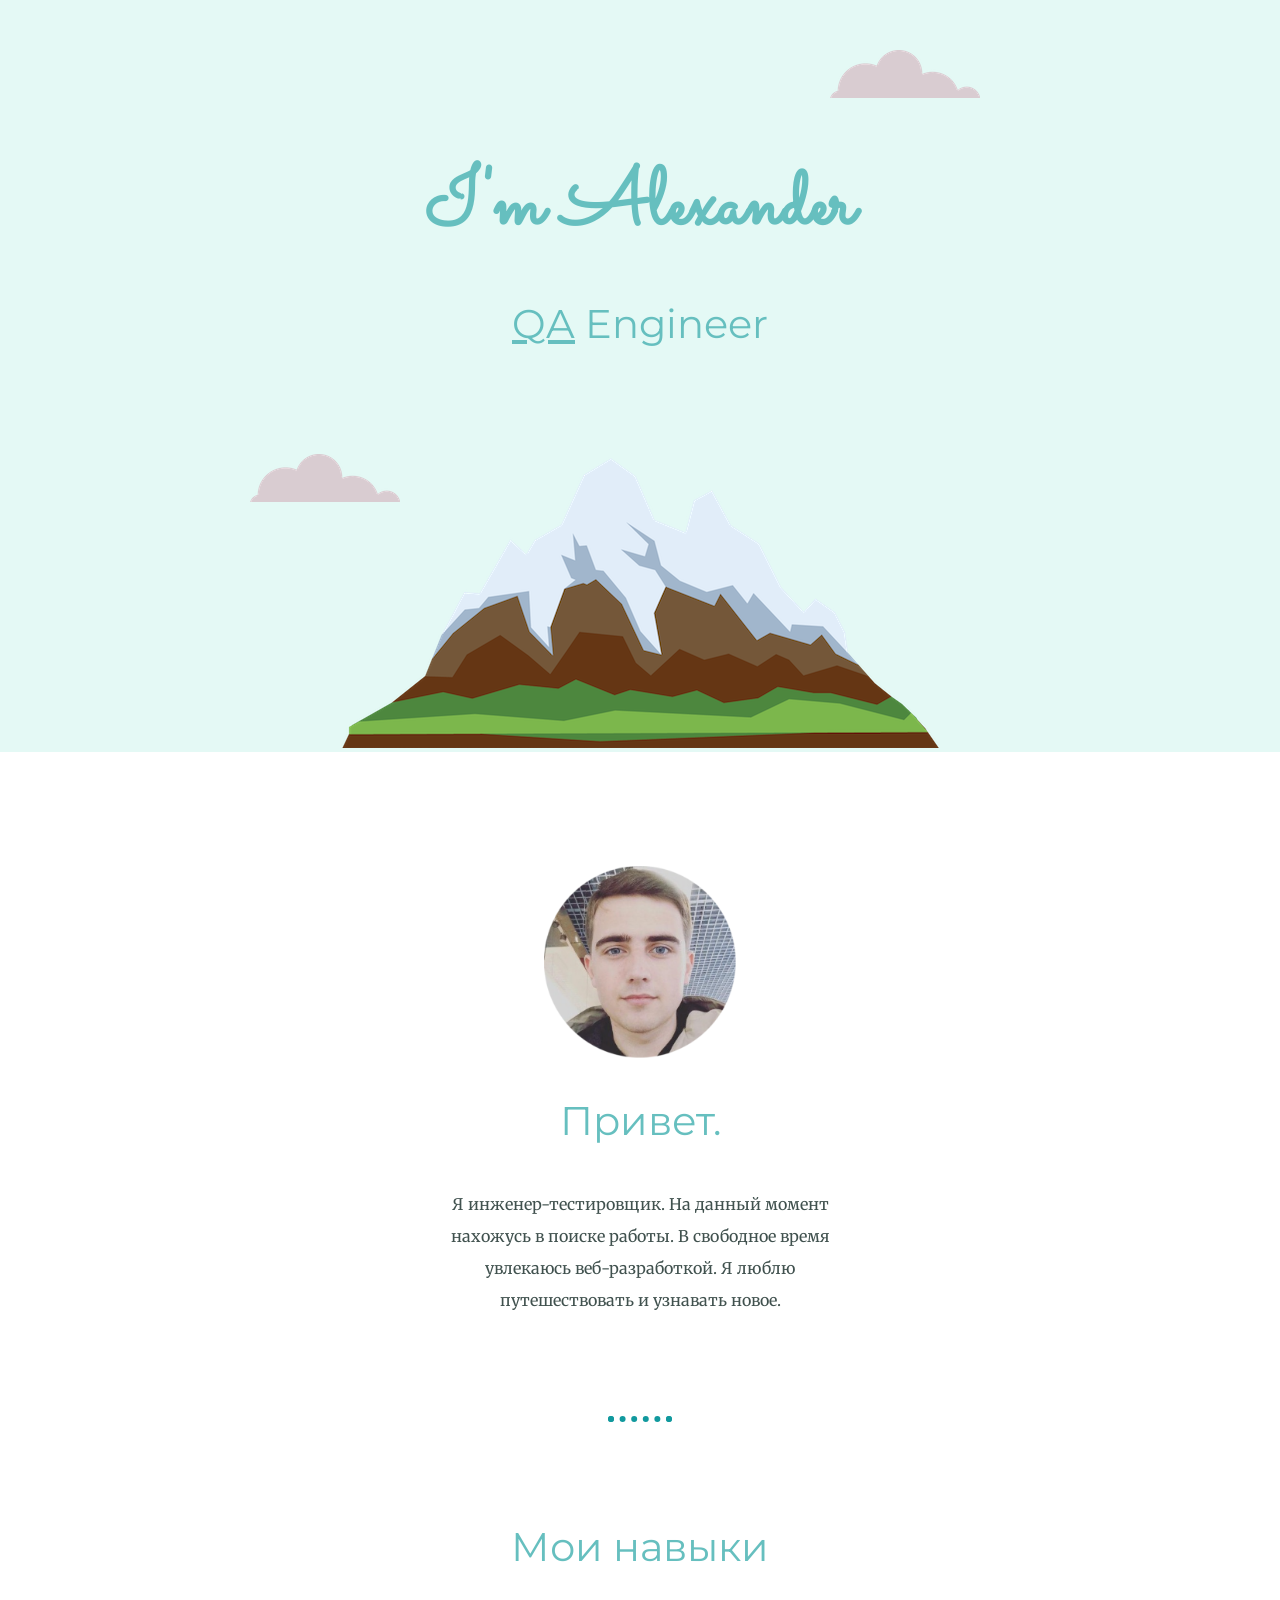
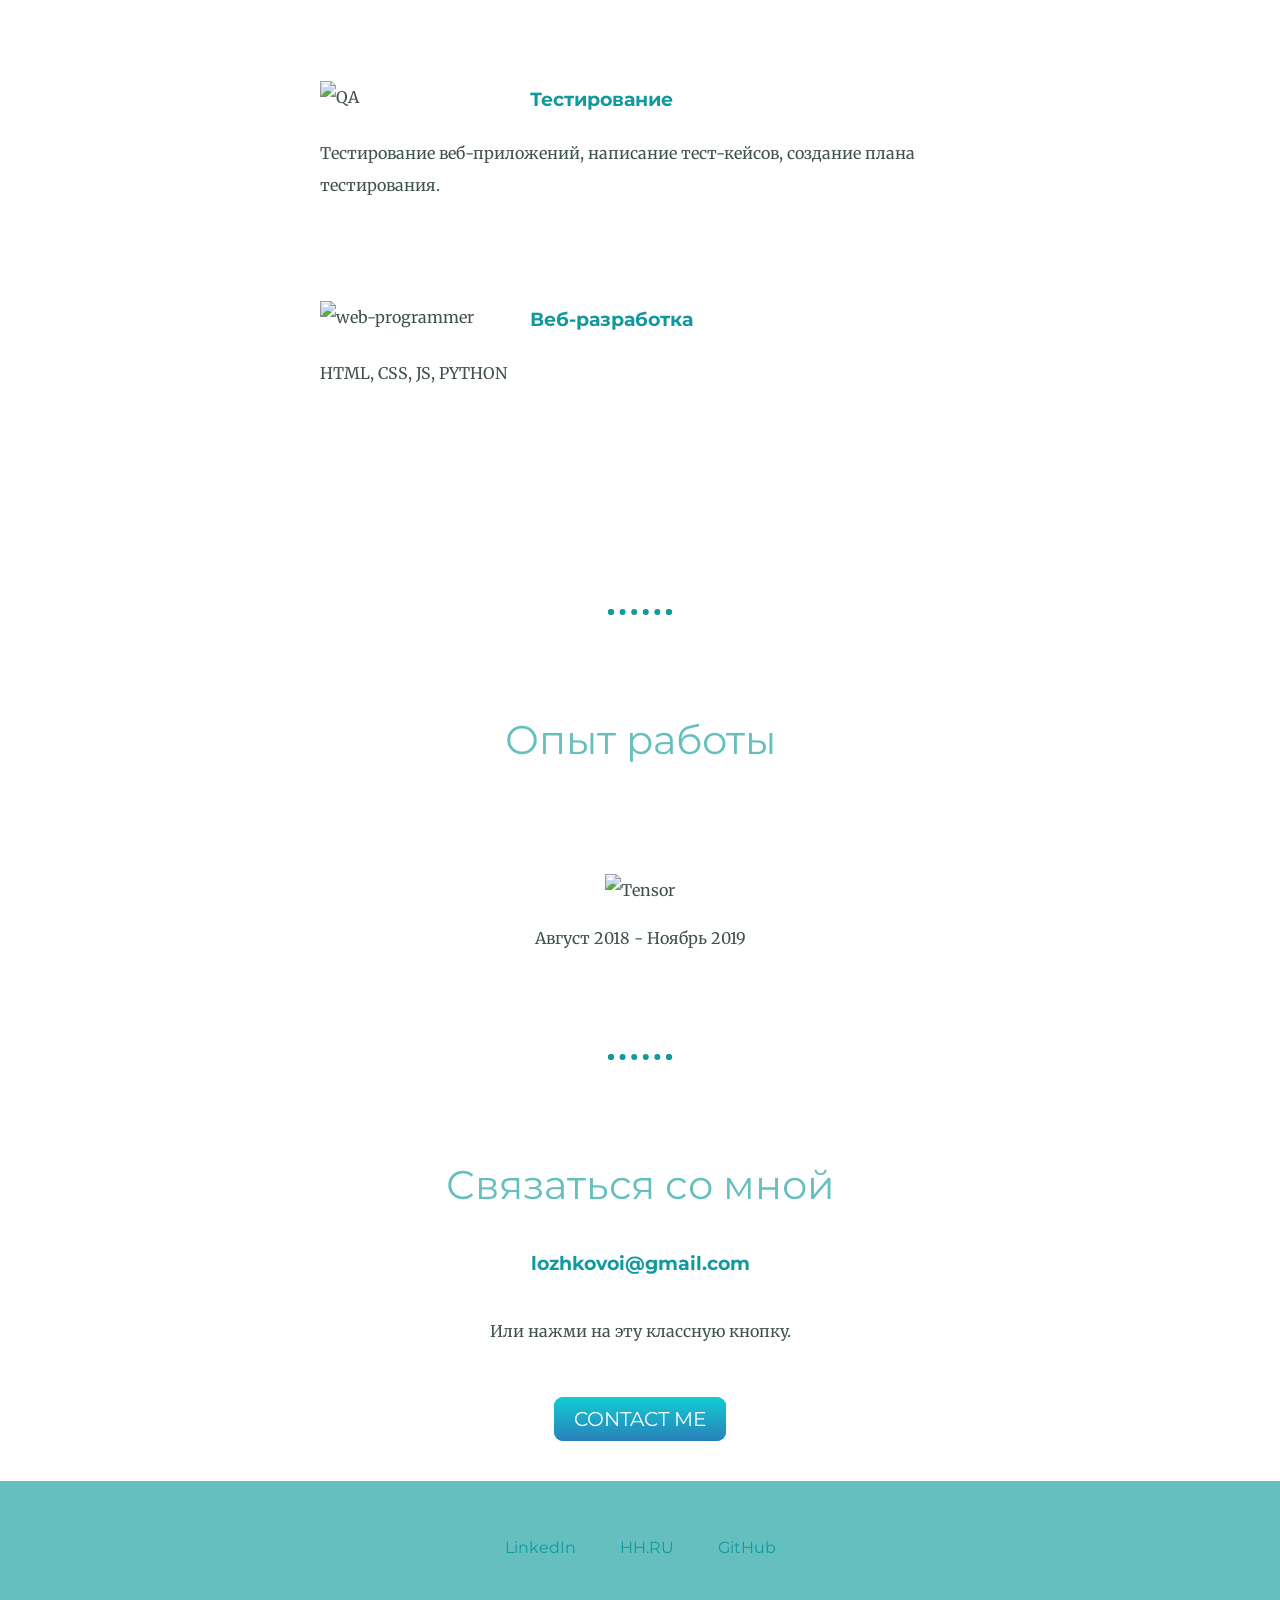
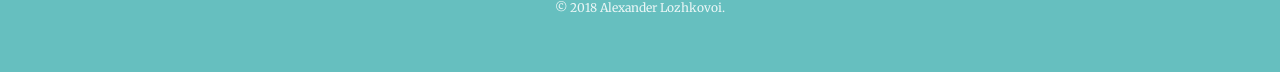
==== commit 681b6c58: "убрал ссылку на резюме" ====
--- a/index.html
+++ b/index.html
@@ -42,9 +42,10 @@
     <p class="description"> Я инженер-тестировщик. На данный момент нахожусь в поиске работы. В свободное время увлекаюсь веб-разработкой. Я люблю путешествовать и узнавать новое. </p>
 
     <hr class="dot">
+
         <div class="skills">
           <h2>Мои навыки</h2>
-            <a class="slc" href="https://hh.ru/resume/bf474126ff06a4ecd10039ed1f71675863704a">Мое резюме</a>
+
           <div class="skill-row">
             <img class="skills-image" src="https://image.flaticon.com/icons/svg/943/943369.svg" alt="QA">
             <h3> Тестирование </h3>
@@ -54,9 +55,13 @@
             <img class="skills-image" src="https://image.flaticon.com/icons/svg/993/993717.svg" alt="web-programmer">
             <h3>Веб-разработка</h3>
             <p class='left-align'> HTML, CSS, JS, PYTHON</p>
+
           </div>
+
         </div>
+
         </div>
+
         <br />
     <hr class="dot">
 
@@ -67,7 +72,7 @@
         <img src="images/logo2.png" alt="Tensor">
         <p class='left-align'>Август 2018 - Ноябрь 2019</p>
         </div>
-    </hr>
+
     </div>
  </div>
 </div>
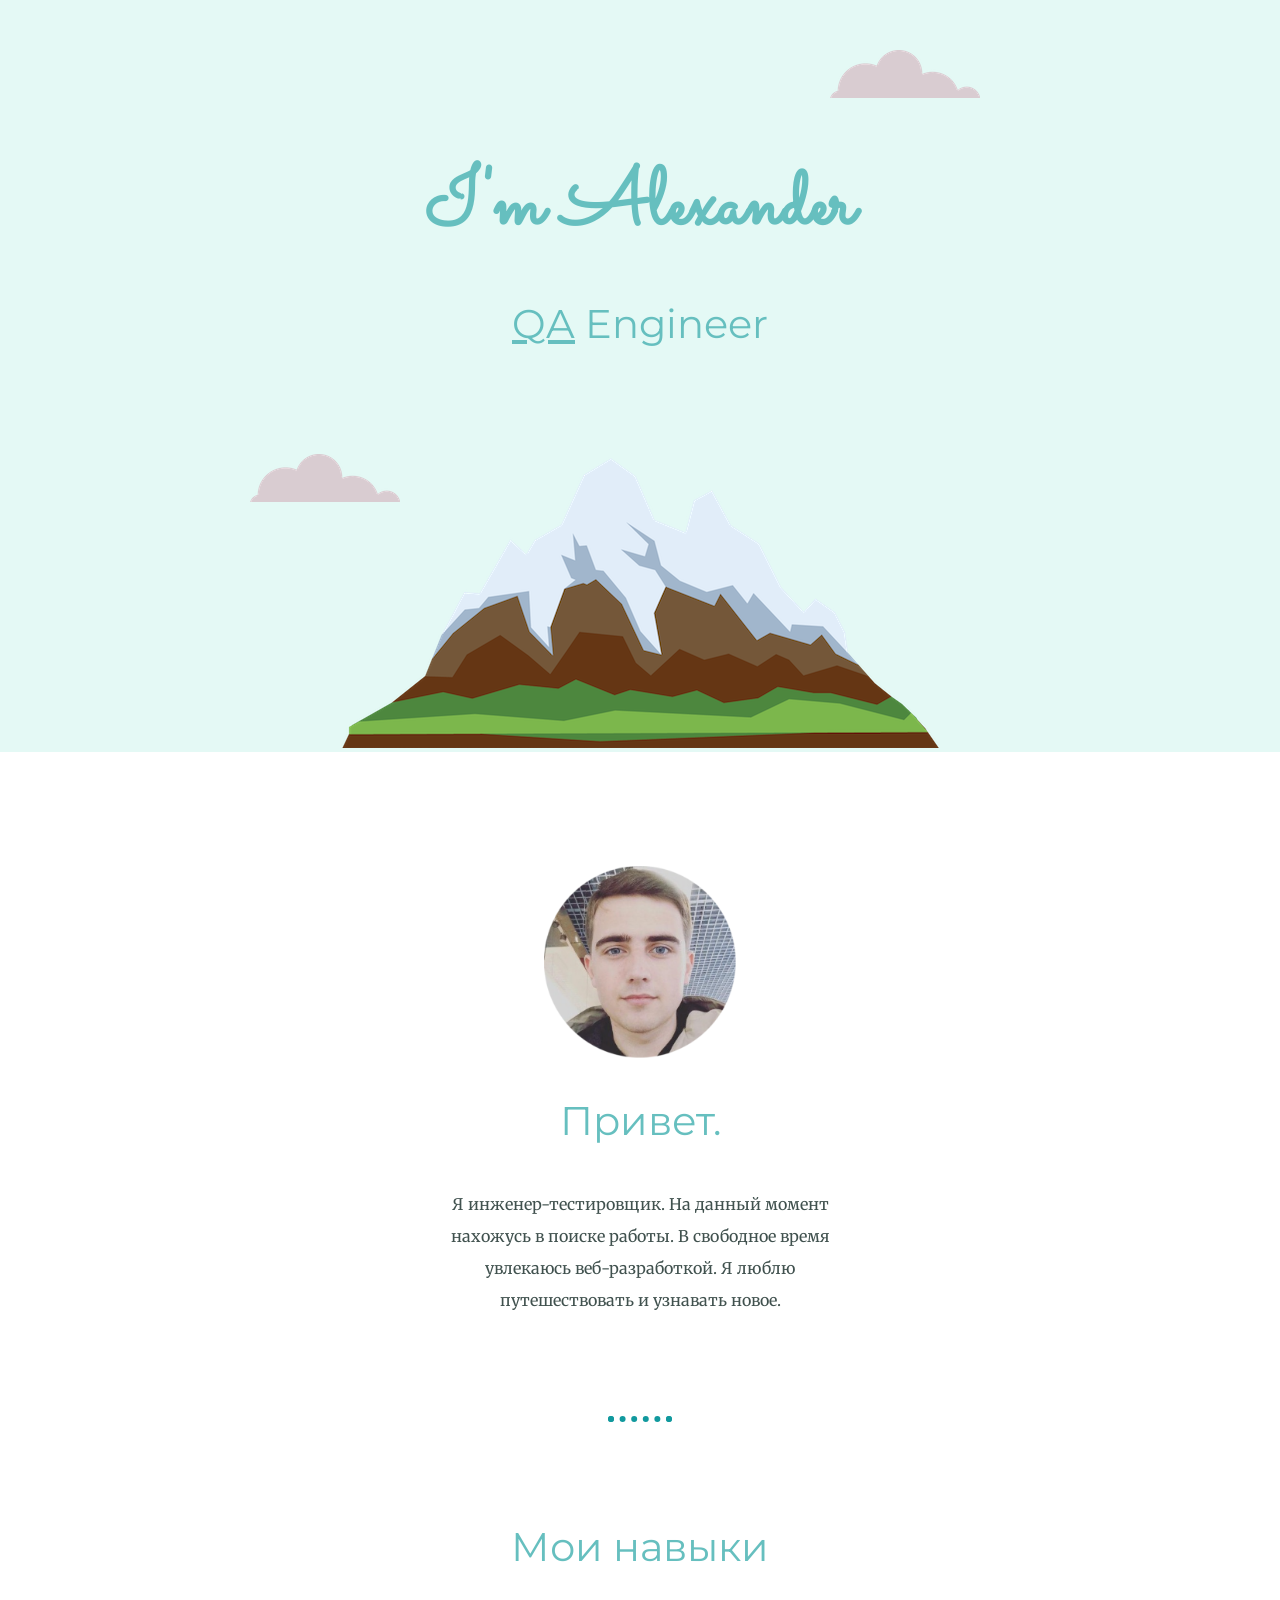
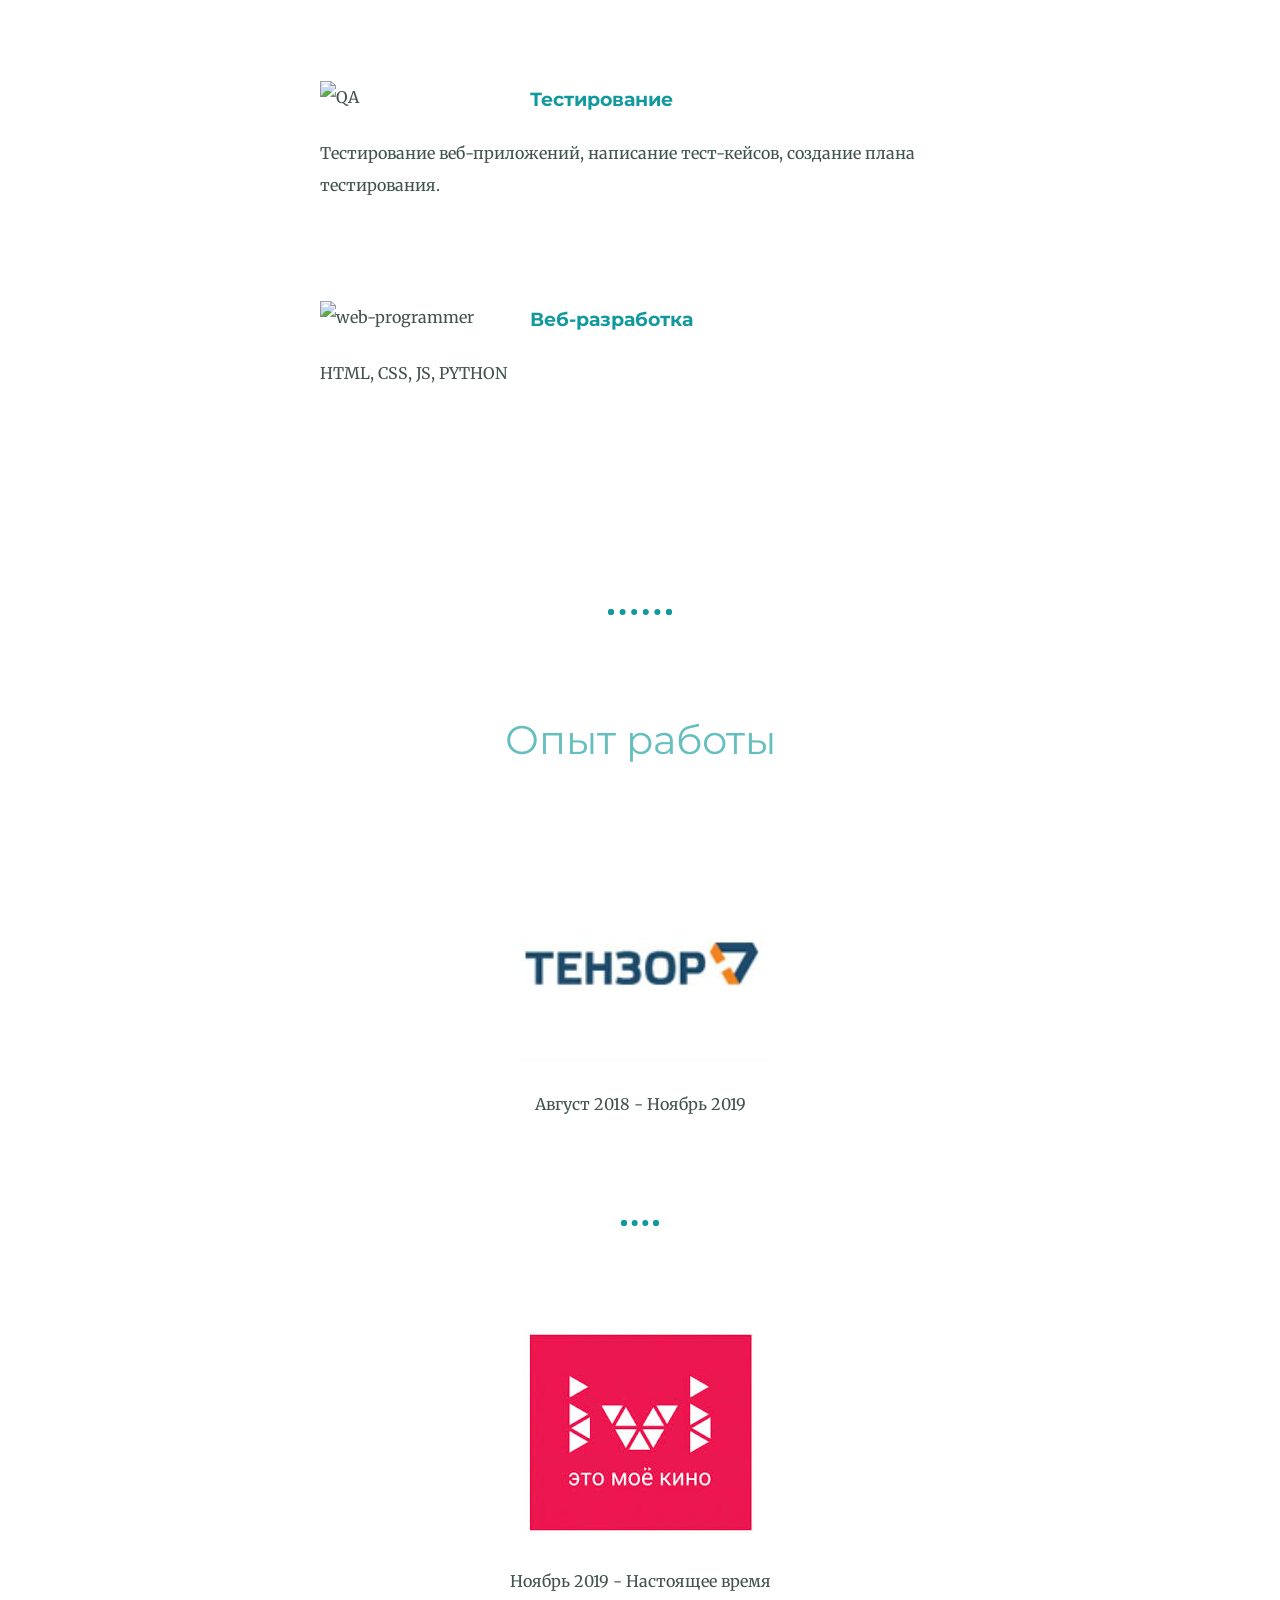
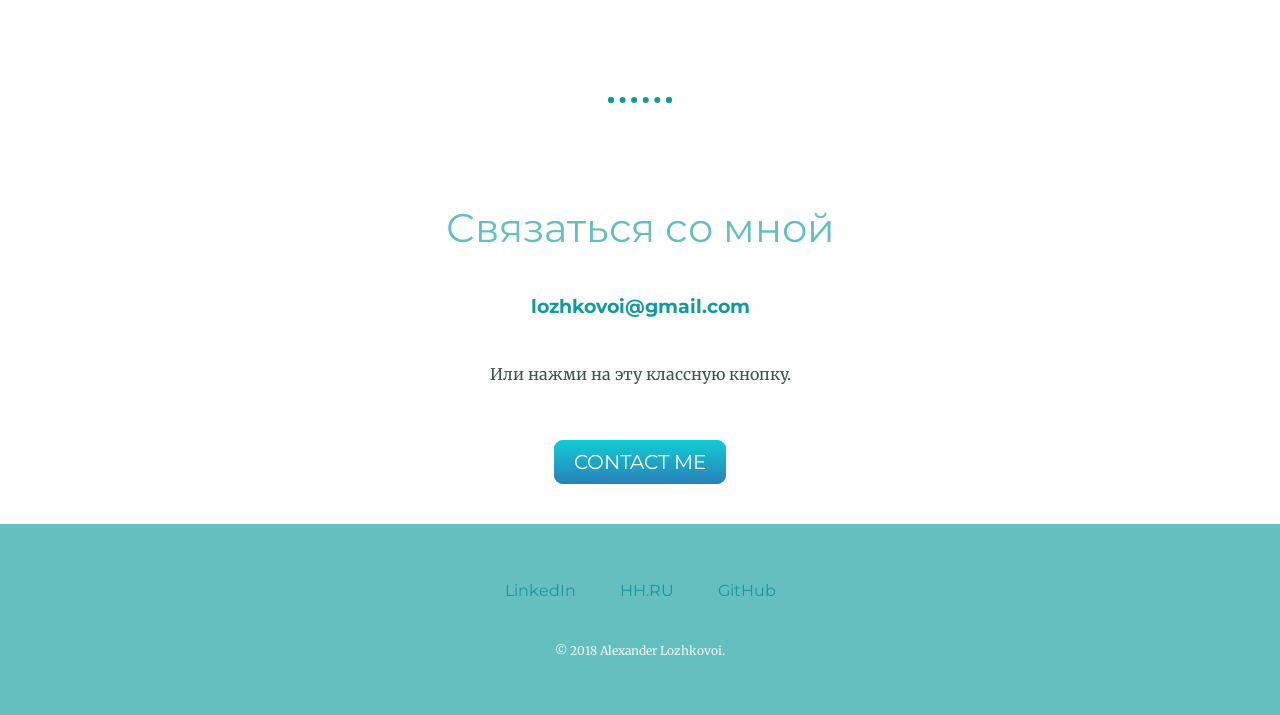
==== commit dd8612f5: "added images" ====
--- a/index.html
+++ b/index.html
@@ -69,9 +69,14 @@
 
     <div class="skill-row">
         <div class="exp-row">
-        <img src="images/logo2.png" alt="Tensor">
+        <img src="images/logo2.jpg" alt="Tensor">
         <p class='left-align'>Август 2018 - Ноябрь 2019</p>
         </div>
+        <hr class="dot">
+        <div class="exp-row">
+          <img src="images/logo3.jpg" alt="ivi.ru">
+          <p class='left-align'>Ноябрь 2019 - Настоящее время</p>
+          </div>
 
     </div>
  </div>
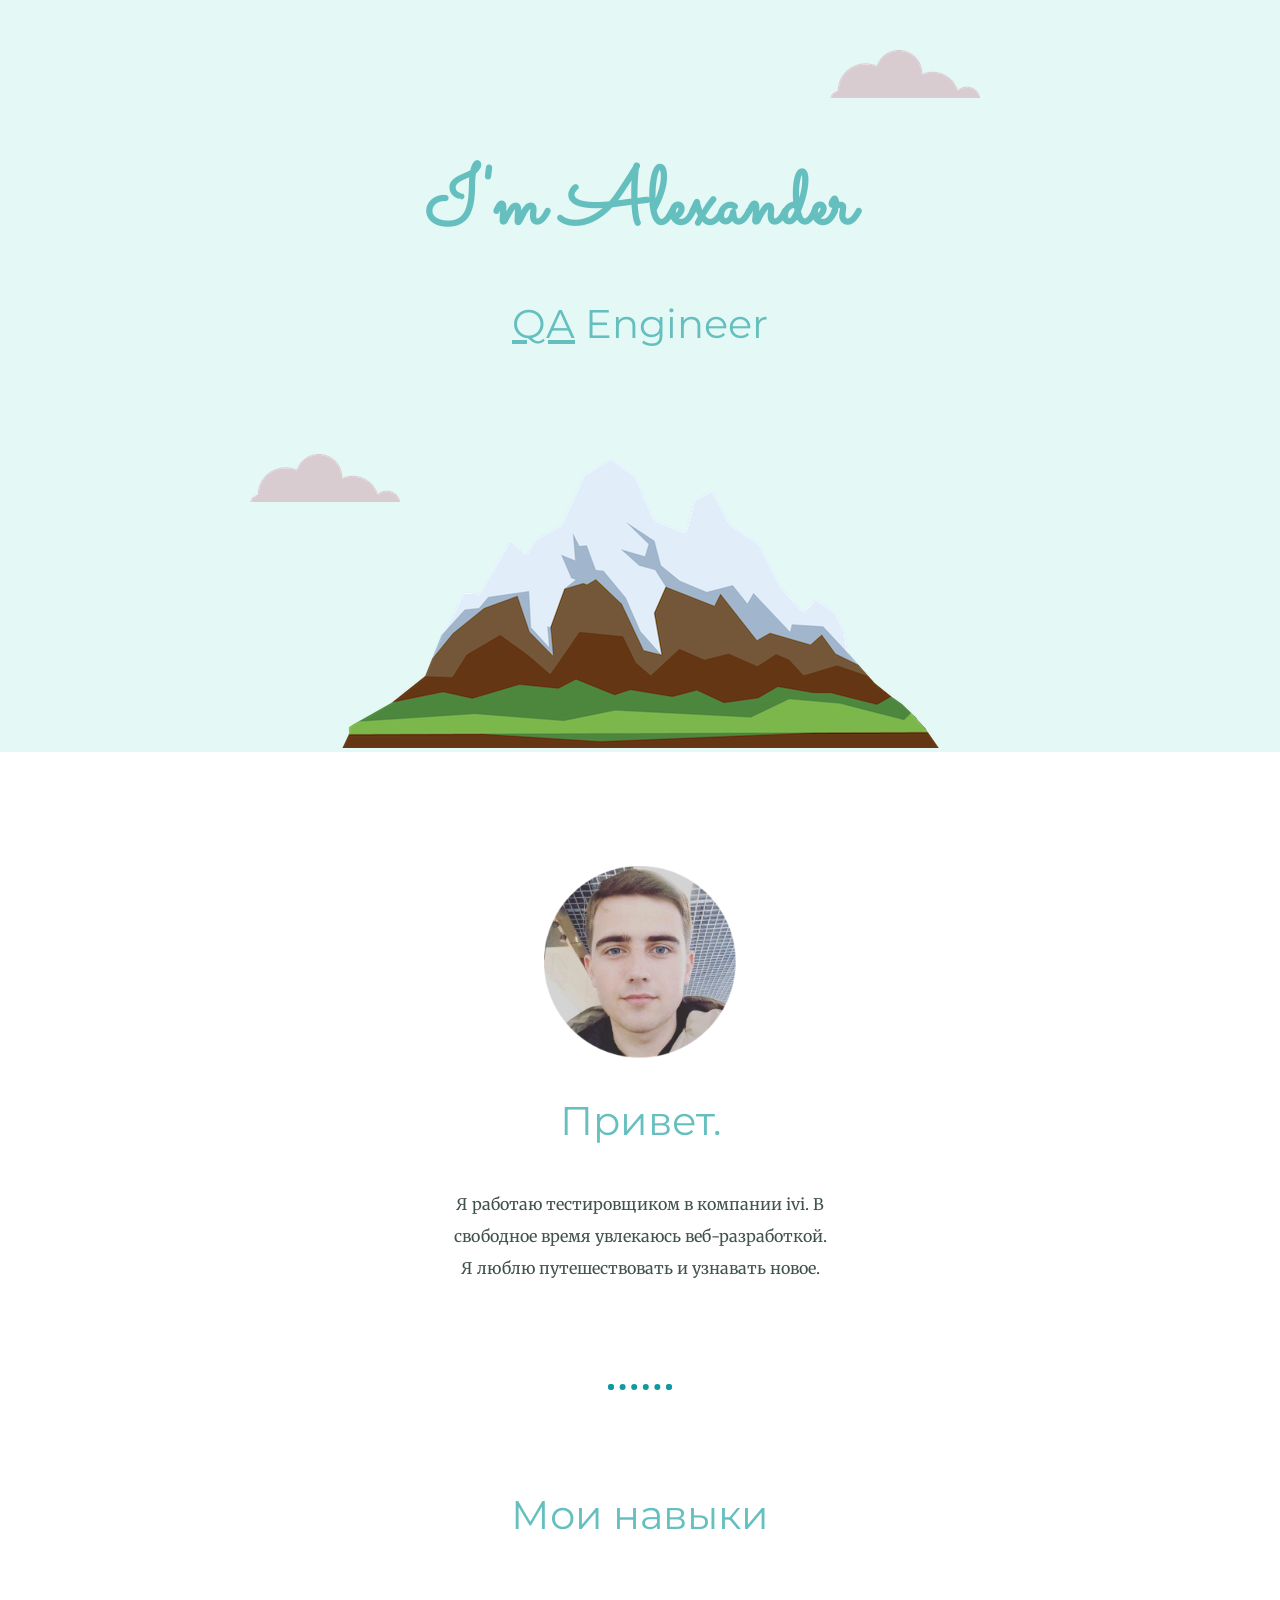
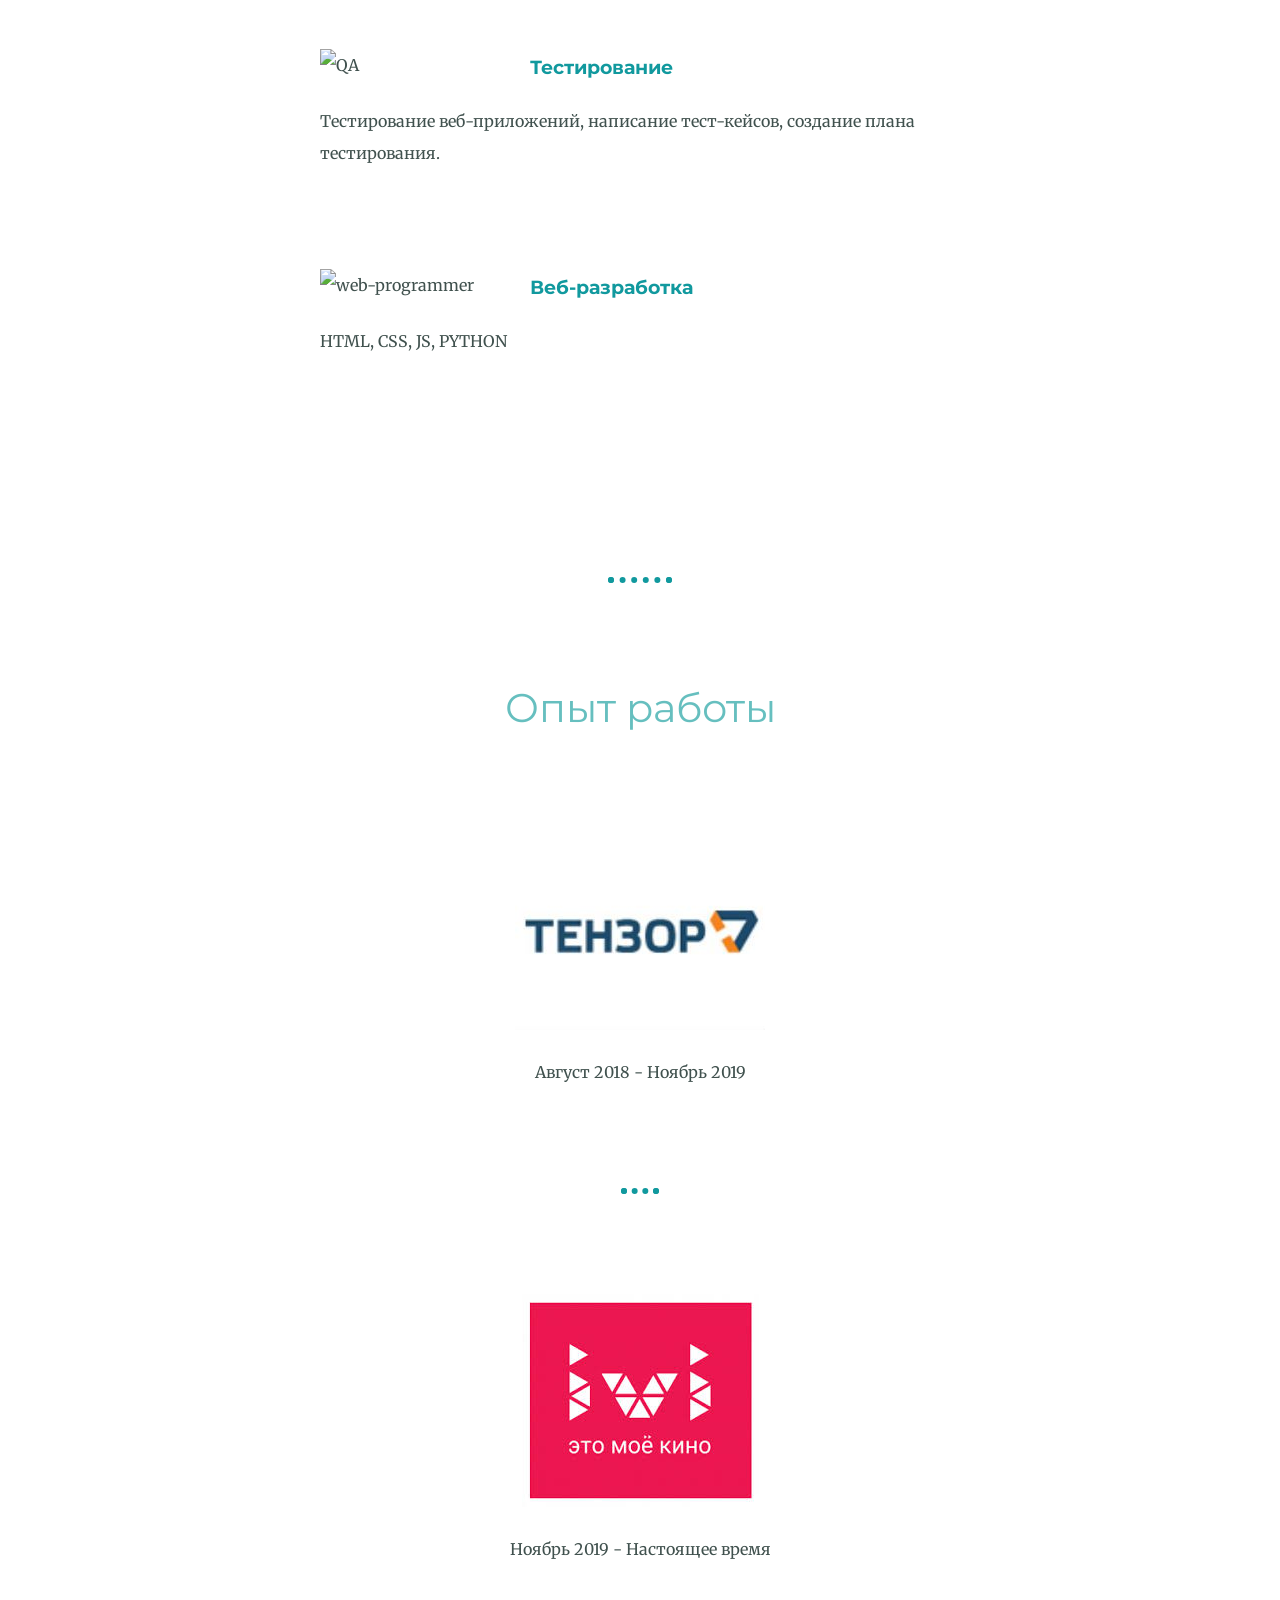
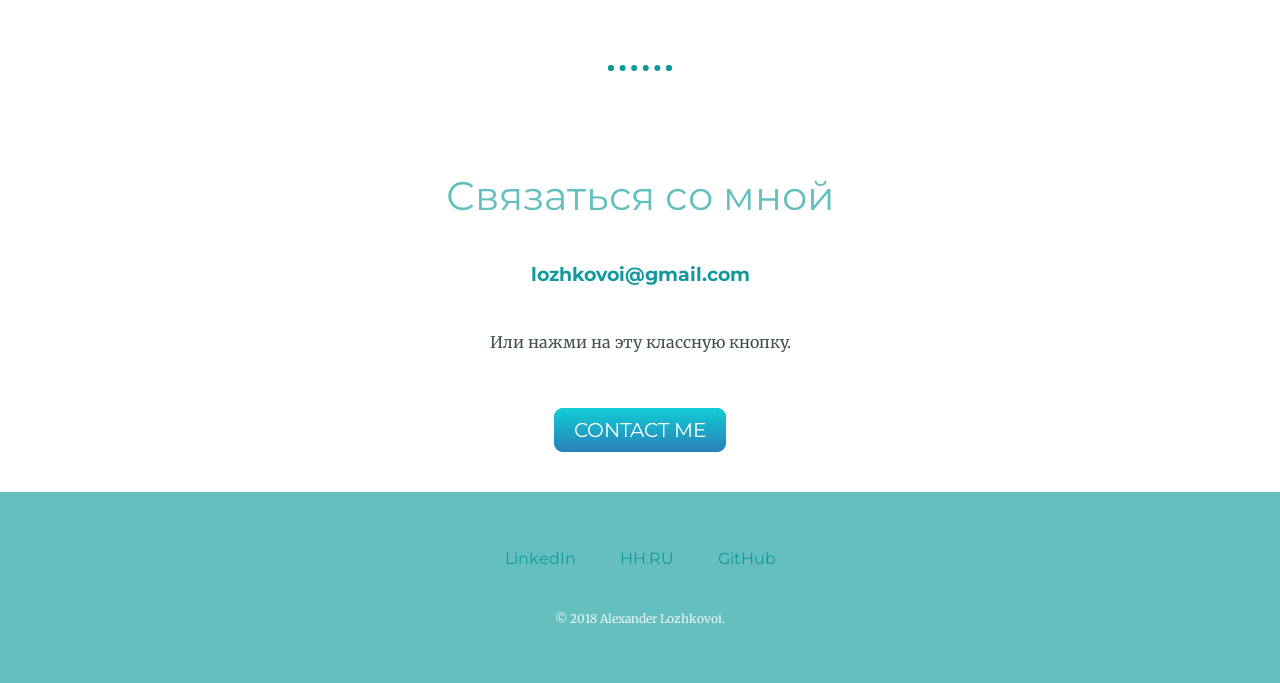
==== commit 8f498283: "added information about career" ====
--- a/index.html
+++ b/index.html
@@ -39,7 +39,7 @@
 <div class="middle-container">
     <img id="avatar" src="images/lozhkovoi.png" alt="my avatar">
     <h2>Привет.</h2>
-    <p class="description"> Я инженер-тестировщик. На данный момент нахожусь в поиске работы. В свободное время увлекаюсь веб-разработкой. Я люблю путешествовать и узнавать новое. </p>
+    <p class="description"> Я работаю тестировщиком в компании ivi. В свободное время увлекаюсь веб-разработкой. Я люблю путешествовать и узнавать новое. </p>
 
     <hr class="dot">
 
